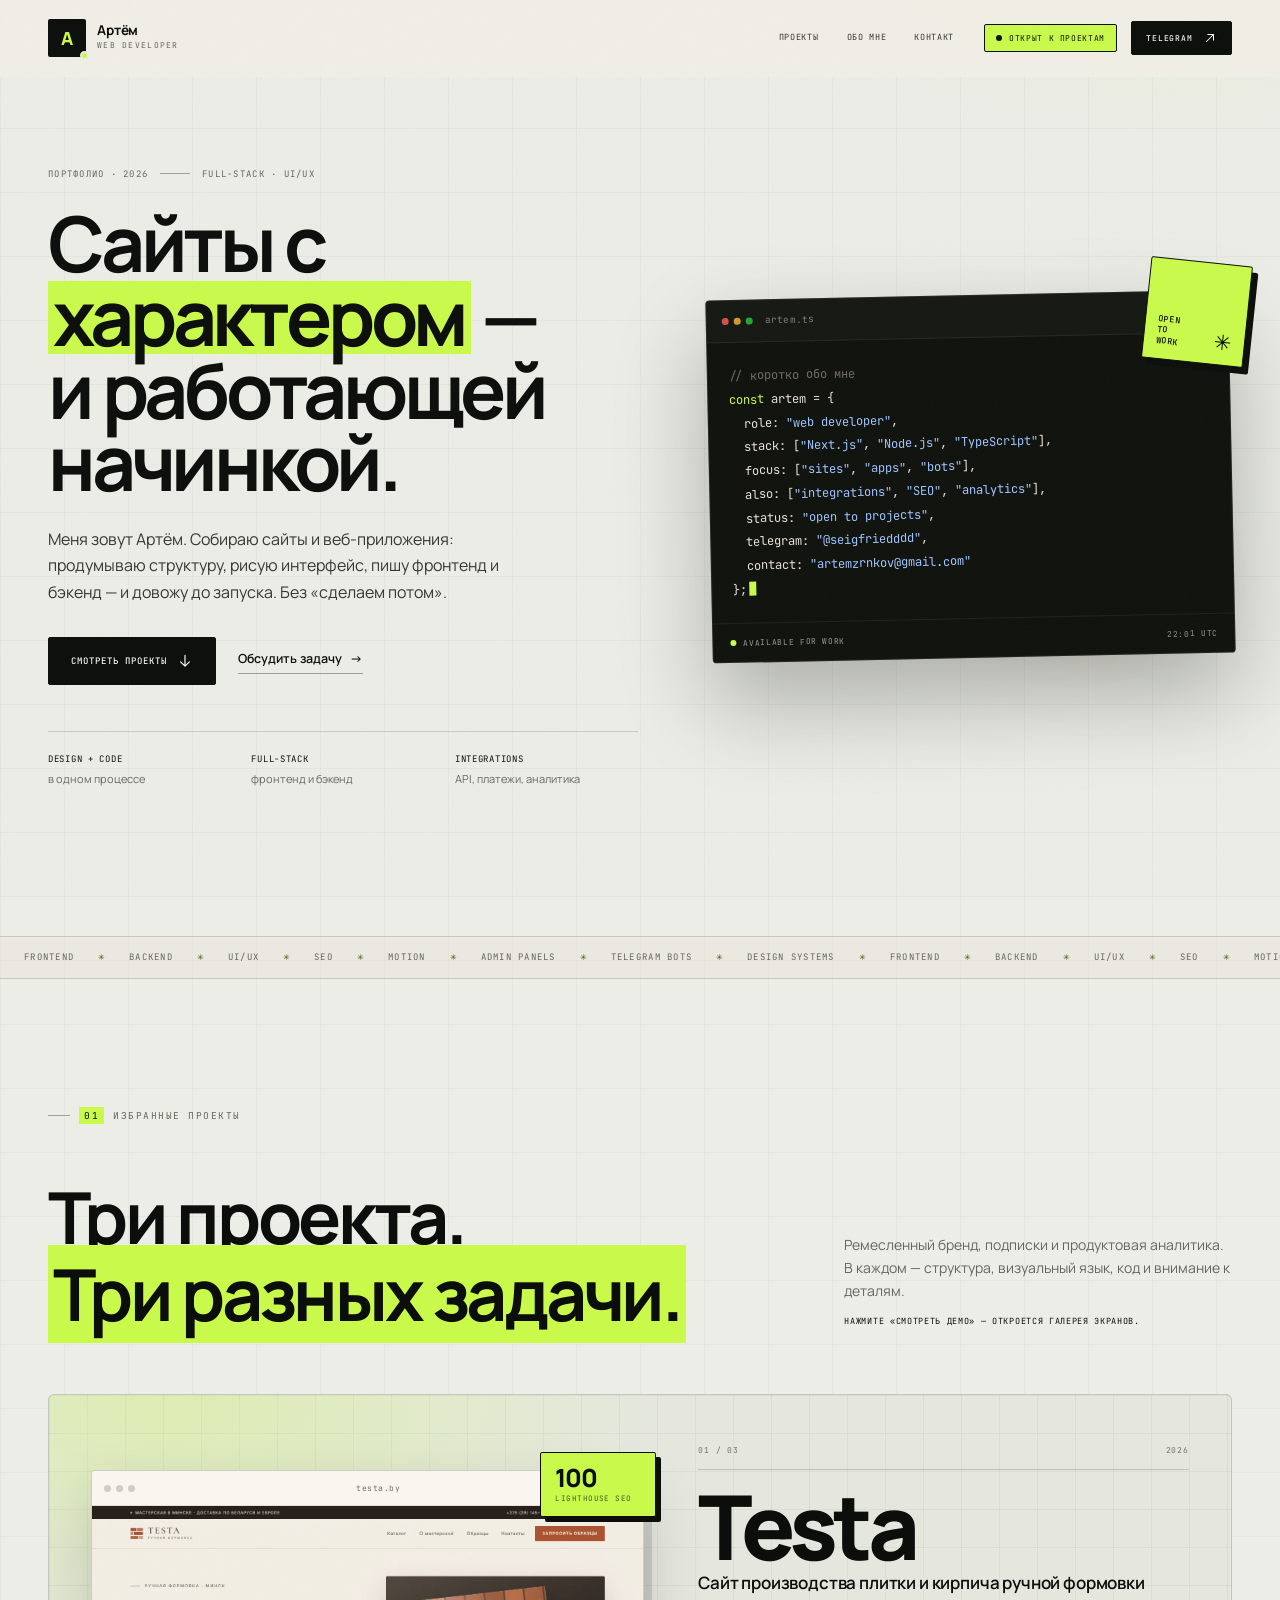
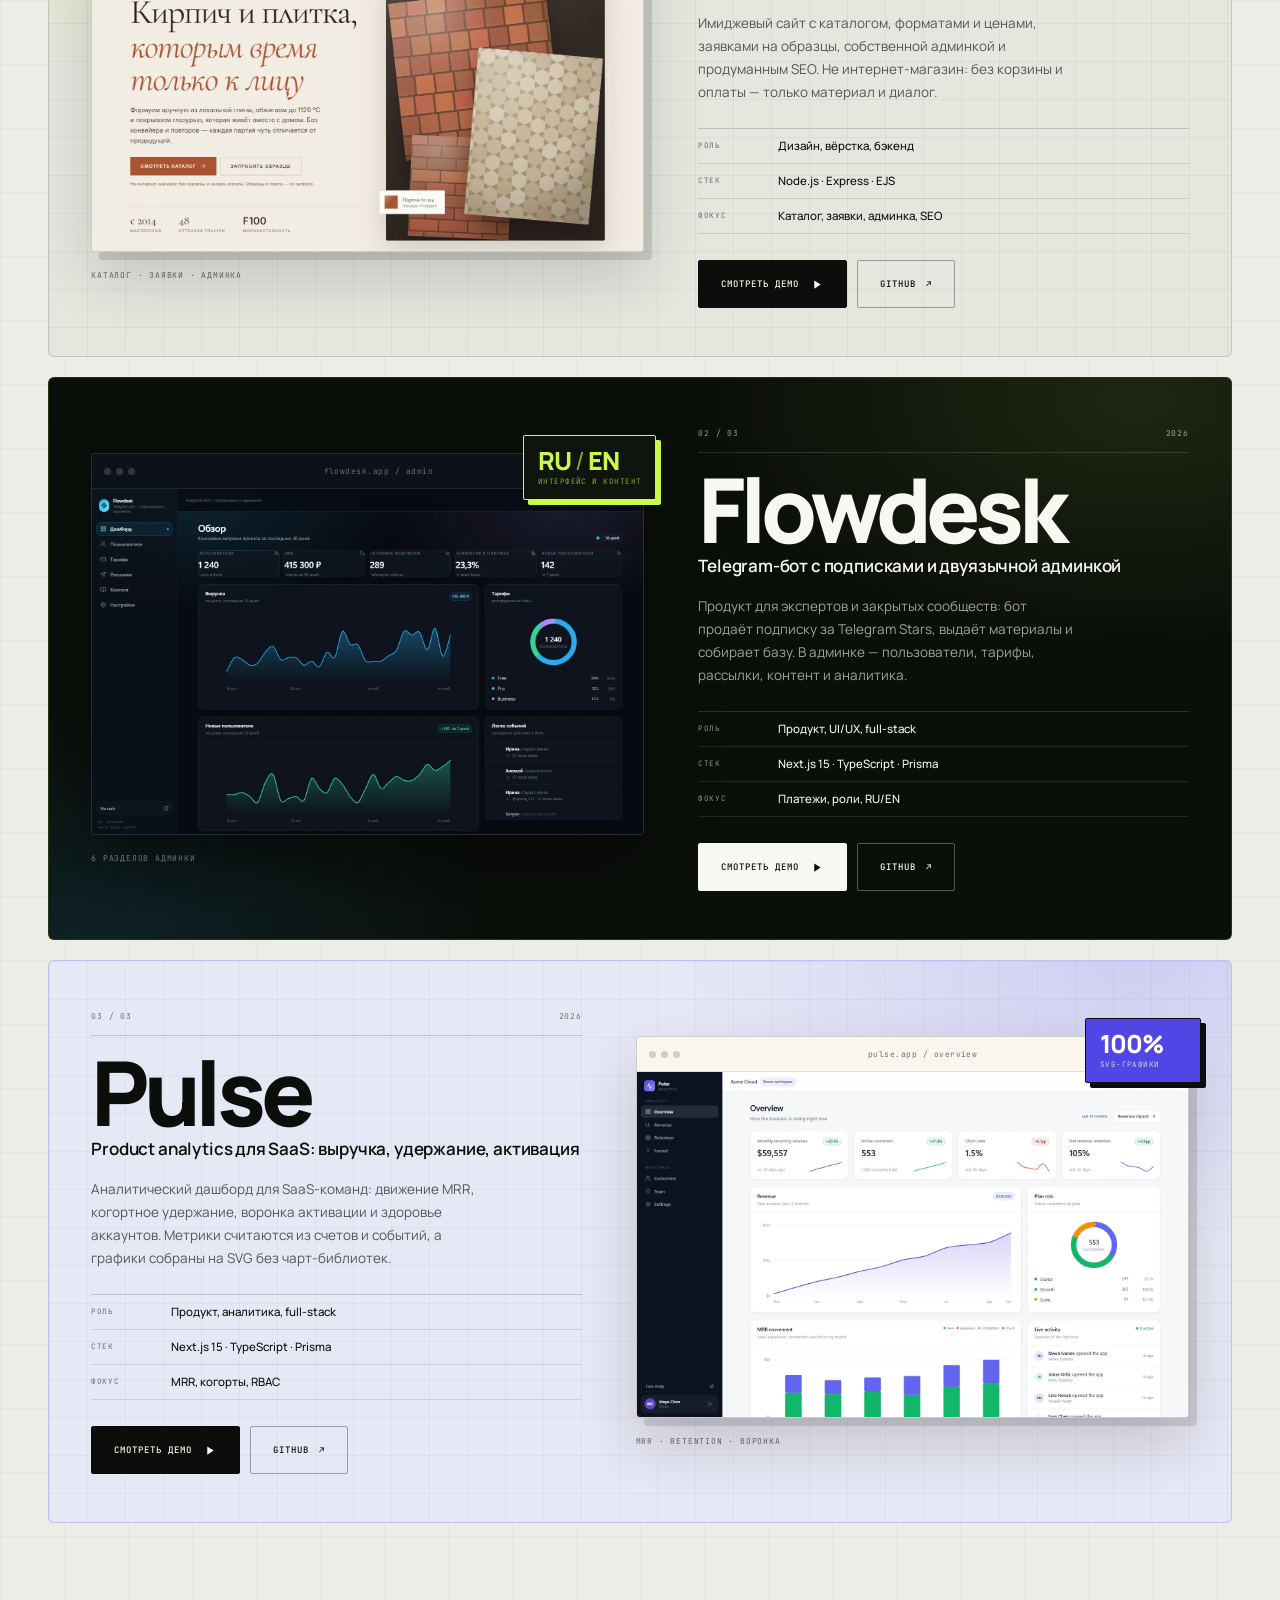
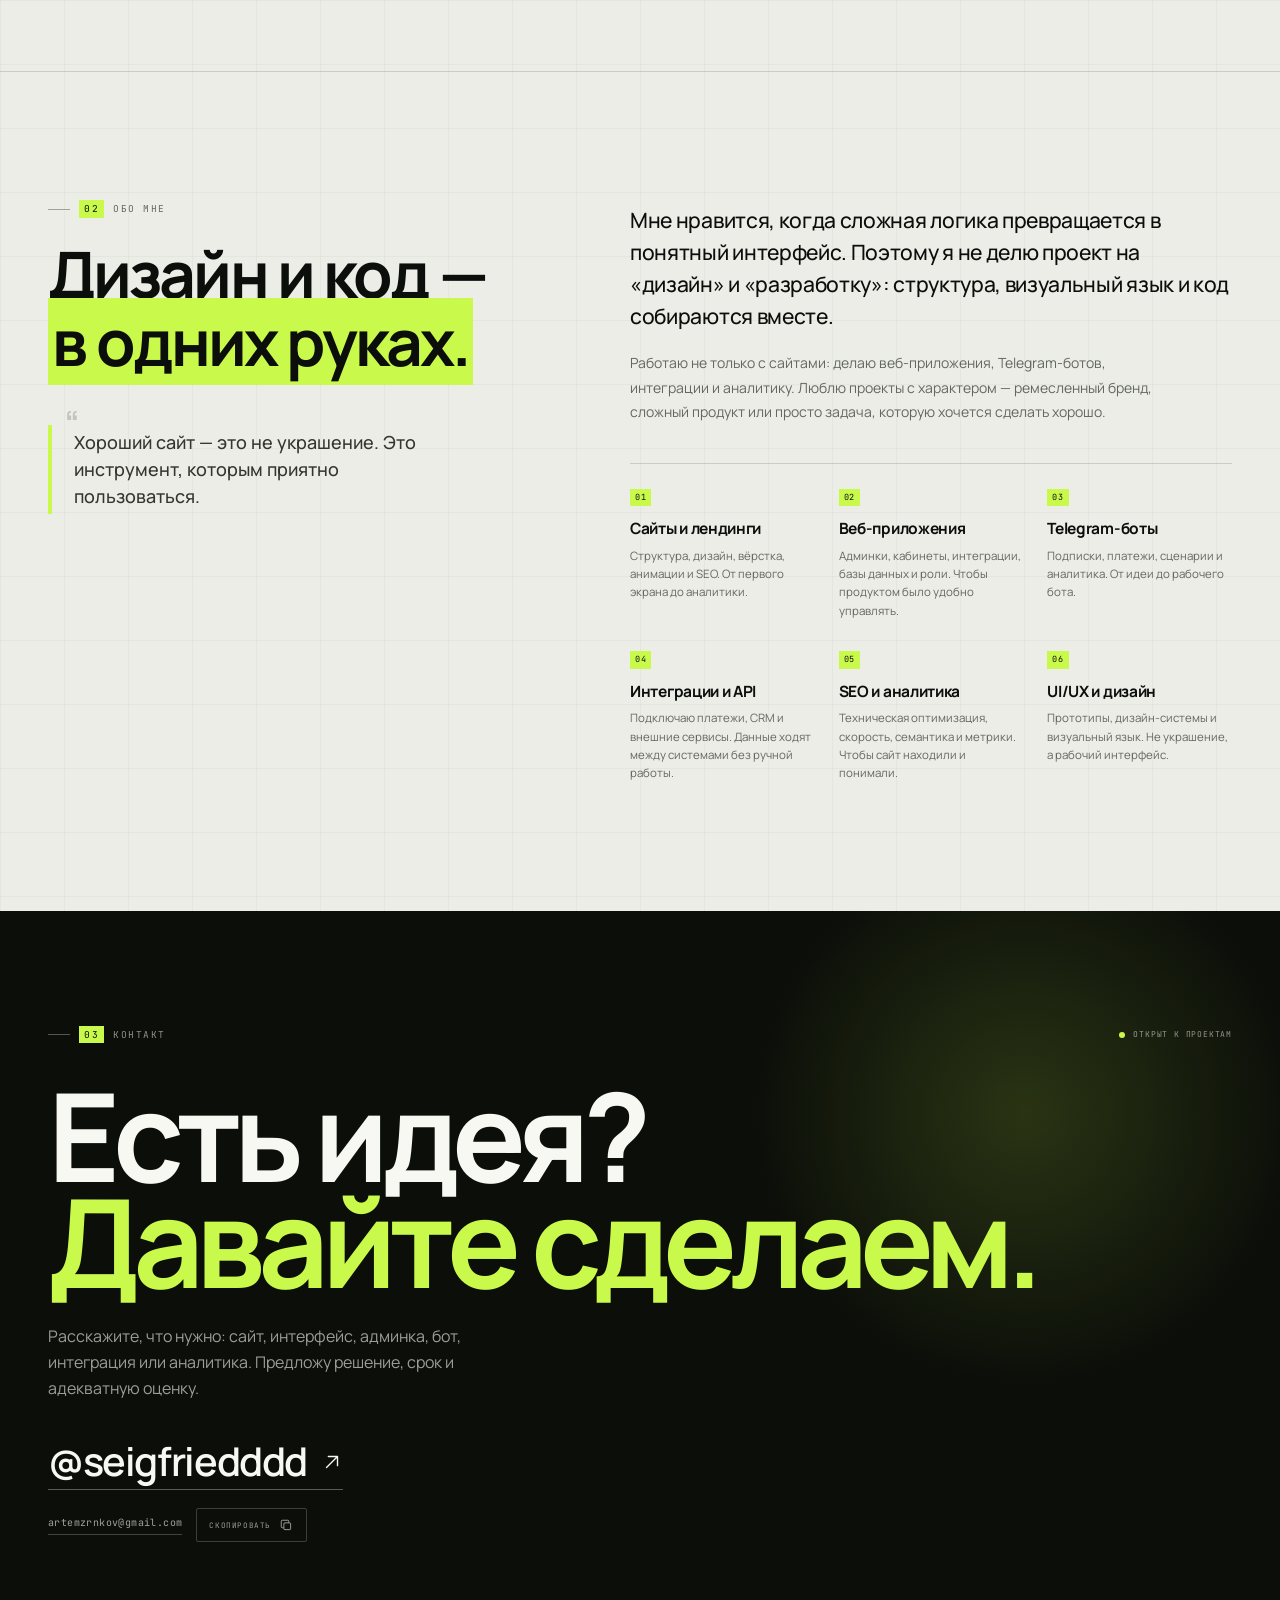
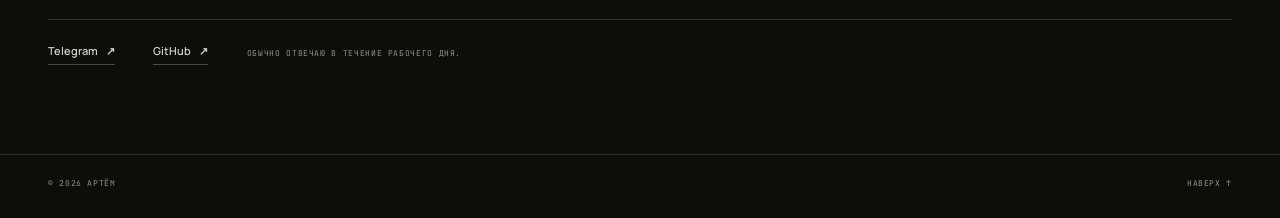
==== index.html @ 571865b5 "Portfolio website" ====
<!doctype html>
<html lang="ru">
<head>
  <meta charset="utf-8">
  <meta name="viewport" content="width=device-width, initial-scale=1">
  <title>Артём — веб-разработчик и дизайнер интерфейсов</title>
  <meta name="description" content="Портфолио Артёма: сайты и веб-приложения под задачу — от структуры и дизайна до бэкенда, админки и запуска. Проекты Testa, Flowdesk и Pulse.">
  <meta name="robots" content="index, follow">
  <meta name="theme-color" content="#ECEDE7">
  <meta name="color-scheme" content="light">

  <meta property="og:type" content="website">
  <meta property="og:locale" content="ru_RU">
  <meta property="og:title" content="Артём — веб-разработчик и дизайнер интерфейсов">
  <meta property="og:description" content="Сайты, веб-приложения и Telegram-боты. От идеи и интерфейса до кода, админки и запуска.">
  <meta property="og:image" content="assets/img/og-cover.png">
  <meta property="og:image:width" content="1200">
  <meta property="og:image:height" content="630">
  <meta name="twitter:card" content="summary_large_image">
  <meta name="twitter:title" content="Артём — веб-разработчик и дизайнер интерфейсов">
  <meta name="twitter:description" content="Сайты, веб-приложения и Telegram-боты. От идеи и интерфейса до кода, админки и запуска.">
  <meta name="twitter:image" content="assets/img/og-cover.png">

  <script>document.documentElement.classList.add('js');</script>
  <link rel="icon" href="assets/img/favicon.svg" type="image/svg+xml">
  <link rel="preconnect" href="https://fonts.googleapis.com">
  <link rel="preconnect" href="https://fonts.gstatic.com" crossorigin>
  <link href="https://fonts.googleapis.com/css2?family=Manrope:wght@300;400;500;600;700;800&family=JetBrains+Mono:wght@400;500&display=swap" rel="stylesheet">
  <link rel="stylesheet" href="assets/css/style.css">

  <script type="application/ld+json">
  {
    "@context": "https://schema.org",
    "@type": "Person",
    "name": "Артём",
    "jobTitle": "Веб-разработчик и дизайнер интерфейсов",
    "email": "mailto:artemzrnkov@gmail.com",
    "url": "https://github.com/bakkka",
    "sameAs": ["https://github.com/bakkka", "https://t.me/seigfriedddd"],
    "knowsAbout": ["Web development", "UI/UX design", "JavaScript", "TypeScript", "React", "Next.js", "Node.js", "API integrations", "SEO", "Analytics", "Telegram bots"]
  }
  </script>
</head>
<body>
  <a class="skip-link" href="#main">Перейти к содержанию</a>
  <div class="grain" aria-hidden="true"></div>

  <header class="site-header" data-header>
    <div class="container header-inner">
      <a class="brand" href="#top">
        <span class="brand-mark">А<span class="brand-dot"></span></span>
        <span class="brand-text">
          <strong>Артём</strong>
          <small>web developer</small>
        </span>
      </a>

      <nav class="main-nav" aria-label="Основная навигация">
        <a href="#work">Проекты</a>
        <a href="#about">Обо мне</a>
        <a href="#contact">Контакт</a>
      </nav>

      <div class="header-side">
        <span class="status-pill"><i aria-hidden="true"></i> открыт к проектам</span>
        <a class="btn btn-dark btn-sm" href="https://t.me/seigfriedddd" target="_blank" rel="noopener">
          Telegram
          <svg viewBox="0 0 20 20" width="14" height="14" aria-hidden="true"><path d="M5 15 15 5M7 5h8v8" fill="none" stroke="currentColor" stroke-width="1.5" stroke-linecap="round" stroke-linejoin="round"/></svg>
        </a>
        <button class="menu-toggle" type="button" aria-label="Открыть меню" aria-expanded="false" aria-controls="mobile-menu" data-menu-toggle>
          <span></span><span></span>
        </button>
      </div>
    </div>
  </header>

  <div class="mobile-menu" id="mobile-menu" data-mobile-menu hidden>
    <nav aria-label="Мобильная навигация">
      <a href="#work"><span>01</span> Проекты</a>
      <a href="#about"><span>02</span> Обо мне</a>
      <a href="#contact"><span>03</span> Контакт</a>
    </nav>
    <div class="mobile-menu-foot">
      <a href="mailto:artemzrnkov@gmail.com">artemzrnkov@gmail.com</a>
      <div class="mobile-menu-socials">
        <a href="https://t.me/seigfriedddd" target="_blank" rel="noopener">Telegram ↗</a>
        <a href="https://github.com/bakkka" target="_blank" rel="noopener">GitHub ↗</a>
      </div>
    </div>
  </div>

  <main id="main">
    <section class="hero" id="top">
      <div class="container hero-grid">
        <div class="hero-copy">
          <div class="hero-eyebrow reveal">
            <span>Портфолио · 2026</span>
            <span class="eyebrow-line" aria-hidden="true"></span>
            <span>Full-stack · UI/UX</span>
          </div>

          <h1 class="reveal">
            Сайты с <em>характером</em> —<br>и работающей начинкой.
          </h1>

          <p class="hero-lead reveal">
            Меня зовут Артём. Собираю сайты и веб-приложения: продумываю структуру,
            рисую интерфейс, пишу фронтенд и бэкенд — и довожу до запуска.
            Без «сделаем потом».
          </p>

          <div class="hero-actions reveal">
            <a class="btn btn-dark" href="#work">
              Смотреть проекты
              <svg viewBox="0 0 20 20" width="16" height="16" aria-hidden="true"><path d="M10 3v13M4.5 11 10 16.5 15.5 11" fill="none" stroke="currentColor" stroke-width="1.5" stroke-linecap="round" stroke-linejoin="round"/></svg>
            </a>
            <a class="text-link" href="#contact">Обсудить задачу <span aria-hidden="true">→</span></a>
          </div>

          <dl class="hero-facts reveal">
            <div><dt>Design + code</dt><dd>в одном процессе</dd></div>
            <div><dt>Full-stack</dt><dd>фронтенд и бэкенд</dd></div>
            <div><dt>Integrations</dt><dd>API, платежи, аналитика</dd></div>
          </dl>
        </div>

        <div class="hero-visual reveal">
          <div class="visual-glow" aria-hidden="true"></div>
          <div class="code-card" data-tilt>
            <div class="code-bar">
              <span class="code-dots" aria-hidden="true"><i></i><i></i><i></i></span>
              <span class="code-file">artem.ts</span>
              <span class="code-lang">TypeScript</span>
            </div>
            <pre class="code-body" aria-label="Кратко обо мне в виде кода"><code><span class="c-com">// коротко обо мне</span>
<span class="c-key">const</span> artem = {
  role: <span class="c-str">"web developer"</span>,
  stack: [<span class="c-str">"Next.js"</span>, <span class="c-str">"Node.js"</span>, <span class="c-str">"TypeScript"</span>],
  focus: [<span class="c-str">"sites"</span>, <span class="c-str">"apps"</span>, <span class="c-str">"bots"</span>],
  also: [<span class="c-str">"integrations"</span>, <span class="c-str">"SEO"</span>, <span class="c-str">"analytics"</span>],
  status: <span class="c-str">"open to projects"</span>,
  telegram: <span class="c-str">"@seigfriedddd"</span>,
  contact: <span class="c-str">"artemzrnkov@gmail.com"</span>
};<span class="code-caret" aria-hidden="true"></span></code></pre>
            <div class="code-foot">
              <span class="code-live"><i aria-hidden="true"></i> available for work</span>
              <span class="code-time"><span data-clock>18:42</span> UTC</span>
            </div>
          </div>

          <div class="work-stamp" aria-hidden="true">
            <span>OPEN<br>TO<br>WORK</span>
            <i>✳</i>
          </div>
        </div>
      </div>

      <div class="container hero-bottom reveal">
        <span>Листайте, чтобы посмотреть проекты</span>
        <span class="hero-bottom-line" aria-hidden="true"></span>
        <span>03 проекта · 2026</span>
      </div>
    </section>

    <div class="marquee" aria-hidden="true">
      <div class="marquee-track">
        <span>Frontend</span><i>✳</i><span>Backend</span><i>✳</i><span>UI/UX</span><i>✳</i><span>SEO</span><i>✳</i><span>Motion</span><i>✳</i><span>Admin panels</span><i>✳</i><span>Telegram bots</span><i>✳</i><span>Design systems</span><i>✳</i>
        <span>Frontend</span><i>✳</i><span>Backend</span><i>✳</i><span>UI/UX</span><i>✳</i><span>SEO</span><i>✳</i><span>Motion</span><i>✳</i><span>Admin panels</span><i>✳</i><span>Telegram bots</span><i>✳</i><span>Design systems</span><i>✳</i>
      </div>
    </div>

    <section class="work section" id="work">
      <div class="container">
        <div class="section-head reveal">
          <p class="eyebrow"><span>01</span> Избранные проекты</p>
          <h2>Три проекта.<br><em>Три разных задачи.</em></h2>
          <div class="section-head-side">
            <p>Ремесленный бренд, подписки и продуктовая аналитика. В каждом — структура, визуальный язык, код и внимание к деталям.</p>
            <p class="section-hint">Нажмите «Смотреть демо» — откроется галерея экранов.</p>
          </div>
        </div>

        <article class="project project--testa reveal" id="project-testa">
          <div class="project-visual">
            <div class="browser browser--light">
              <div class="browser-bar">
                <span class="browser-dots" aria-hidden="true"><i></i><i></i><i></i></span>
                <span class="browser-url">testa.by</span>
                <span class="browser-tag">01</span>
              </div>
              <button class="browser-screen" type="button" data-project="testa" aria-label="Открыть демонстрацию проекта Testa">
                <img src="assets/img/testa-home.webp" alt="Главная страница сайта Testa с крупным заголовком и фактурами плитки" width="1440" height="950" loading="lazy">
                <span class="demo-overlay">
                  <span class="demo-play" aria-hidden="true">
                    <svg viewBox="0 0 20 20" width="18" height="18"><path d="M7 4.5 15.5 10 7 15.5z" fill="currentColor"/></svg>
                  </span>
                  Смотреть демо
                  <small>5 экранов</small>
                </span>
              </button>
            </div>
            <div class="metric-card metric-card--testa">
              <strong>100</strong>
              <span>Lighthouse SEO</span>
            </div>
            <span class="project-note">Каталог · заявки · админка</span>
          </div>

          <div class="project-info">
            <div class="project-top">
              <span class="project-index">01 / 03</span>
              <span class="project-year">2026</span>
            </div>
            <h3>Testa</h3>
            <p class="project-tagline">Сайт производства плитки и кирпича ручной формовки</p>
            <p class="project-desc">Имиджевый сайт с каталогом, форматами и ценами, заявками на образцы, собственной админкой и продуманным SEO. Не интернет-магазин: без корзины и оплаты — только материал и диалог.</p>
            <dl class="project-facts">
              <div><dt>Роль</dt><dd>Дизайн, вёрстка, бэкенд</dd></div>
              <div><dt>Стек</dt><dd>Node.js · Express · EJS</dd></div>
              <div><dt>Фокус</dt><dd>Каталог, заявки, админка, SEO</dd></div>
            </dl>
            <div class="project-actions">
              <button class="btn btn-dark" type="button" data-project="testa">
                Смотреть демо
                <svg viewBox="0 0 20 20" width="15" height="15" aria-hidden="true"><path d="M7 4.5 15.5 10 7 15.5z" fill="currentColor"/></svg>
              </button>
              <a class="btn btn-outline" href="https://github.com/bakkka/testa" target="_blank" rel="noopener">
                GitHub
                <span aria-hidden="true">↗</span>
              </a>
            </div>
          </div>
        </article>

        <article class="project project--flowdesk reveal" id="project-flowdesk">
          <div class="project-visual">
            <div class="browser browser--dark">
              <div class="browser-bar">
                <span class="browser-dots" aria-hidden="true"><i></i><i></i><i></i></span>
                <span class="browser-url">flowdesk.app / admin</span>
                <span class="browser-tag">02</span>
              </div>
              <button class="browser-screen" type="button" data-project="flowdesk" aria-label="Открыть демонстрацию проекта Flowdesk">
                <img src="assets/img/flowdesk-dashboard.webp" alt="Тёмная админ-панель Flowdesk с графиками выручки, тарифами и лентой событий" width="1600" height="1000" loading="lazy">
                <span class="demo-overlay">
                  <span class="demo-play" aria-hidden="true">
                    <svg viewBox="0 0 20 20" width="18" height="18"><path d="M7 4.5 15.5 10 7 15.5z" fill="currentColor"/></svg>
                  </span>
                  Смотреть демо
                  <small>5 экранов</small>
                </span>
              </button>
            </div>
            <div class="metric-card metric-card--flowdesk">
              <strong>RU <span>/</span> EN</strong>
              <span>интерфейс и контент</span>
            </div>
            <span class="project-note">6 разделов админки</span>
          </div>

          <div class="project-info">
            <div class="project-top">
              <span class="project-index">02 / 03</span>
              <span class="project-year">2026</span>
            </div>
            <h3>Flowdesk</h3>
            <p class="project-tagline">Telegram-бот с подписками и двуязычной админкой</p>
            <p class="project-desc">Продукт для экспертов и закрытых сообществ: бот продаёт подписку за Telegram Stars, выдаёт материалы и собирает базу. В админке — пользователи, тарифы, рассылки, контент и аналитика.</p>
            <dl class="project-facts">
              <div><dt>Роль</dt><dd>Продукт, UI/UX, full-stack</dd></div>
              <div><dt>Стек</dt><dd>Next.js 15 · TypeScript · Prisma</dd></div>
              <div><dt>Фокус</dt><dd>Платежи, роли, RU/EN</dd></div>
            </dl>
            <div class="project-actions">
              <button class="btn btn-light" type="button" data-project="flowdesk">
                Смотреть демо
                <svg viewBox="0 0 20 20" width="15" height="15" aria-hidden="true"><path d="M7 4.5 15.5 10 7 15.5z" fill="currentColor"/></svg>
              </button>
              <a class="btn btn-outline-light" href="https://github.com/bakkka/flowdesk" target="_blank" rel="noopener">
                GitHub
                <span aria-hidden="true">↗</span>
              </a>
            </div>
          </div>
        </article>

        <article class="project project--pulse reveal" id="project-pulse">
          <div class="project-visual">
            <div class="browser browser--light">
              <div class="browser-bar">
                <span class="browser-dots" aria-hidden="true"><i></i><i></i><i></i></span>
                <span class="browser-url">pulse.app / overview</span>
                <span class="browser-tag">03</span>
              </div>
              <button class="browser-screen" type="button" data-project="pulse" aria-label="Открыть демонстрацию проекта Pulse">
                <img src="assets/img/pulse-overview.webp" alt="Светлый дашборд Pulse с метриками MRR, активными клиентами, churn и графиком выручки" width="1600" height="1000" loading="lazy">
                <span class="demo-overlay">
                  <span class="demo-play" aria-hidden="true">
                    <svg viewBox="0 0 20 20" width="18" height="18"><path d="M7 4.5 15.5 10 7 15.5z" fill="currentColor"/></svg>
                  </span>
                  Смотреть демо
                  <small>5 экранов</small>
                </span>
              </button>
            </div>
            <div class="metric-card metric-card--pulse">
              <strong>100%</strong>
              <span>SVG-графики</span>
            </div>
            <span class="project-note">MRR · retention · воронка</span>
          </div>

          <div class="project-info">
            <div class="project-top">
              <span class="project-index">03 / 03</span>
              <span class="project-year">2026</span>
            </div>
            <h3>Pulse</h3>
            <p class="project-tagline">Product analytics для SaaS: выручка, удержание, активация</p>
            <p class="project-desc">Аналитический дашборд для SaaS-команд: движение MRR, когортное удержание, воронка активации и здоровье аккаунтов. Метрики считаются из счетов и событий, а графики собраны на SVG без чарт-библиотек.</p>
            <dl class="project-facts">
              <div><dt>Роль</dt><dd>Продукт, аналитика, full-stack</dd></div>
              <div><dt>Стек</dt><dd>Next.js 15 · TypeScript · Prisma</dd></div>
              <div><dt>Фокус</dt><dd>MRR, когорты, RBAC</dd></div>
            </dl>
            <div class="project-actions">
              <button class="btn btn-dark" type="button" data-project="pulse">
                Смотреть демо
                <svg viewBox="0 0 20 20" width="15" height="15" aria-hidden="true"><path d="M7 4.5 15.5 10 7 15.5z" fill="currentColor"/></svg>
              </button>
              <a class="btn btn-outline" href="https://github.com/bakkka/pulse" target="_blank" rel="noopener">
                GitHub
                <span aria-hidden="true">↗</span>
              </a>
            </div>
          </div>
        </article>
      </div>
    </section>

    <section class="about section" id="about">
      <div class="container">
        <div class="about-grid">
          <div class="about-head reveal">
            <p class="eyebrow"><span>02</span> Обо мне</p>
            <h2>Дизайн и код —<br><em>в одних руках.</em></h2>
            <blockquote>
              <span aria-hidden="true">“</span>
              Хороший сайт — это не украшение. Это инструмент, которым приятно пользоваться.
            </blockquote>
          </div>

          <div class="about-body reveal">
            <p class="about-lead">Мне нравится, когда сложная логика превращается в понятный интерфейс. Поэтому я не делю проект на «дизайн» и «разработку»: структура, визуальный язык и код собираются вместе.</p>
            <p>Работаю не только с сайтами: делаю веб-приложения, Telegram-ботов, интеграции и аналитику. Люблю проекты с характером — ремесленный бренд, сложный продукт или просто задача, которую хочется сделать хорошо.</p>

            <div class="services">
              <article class="service">
                <span>01</span>
                <h3>Сайты и лендинги</h3>
                <p>Структура, дизайн, вёрстка, анимации и SEO. От первого экрана до аналитики.</p>
              </article>
              <article class="service">
                <span>02</span>
                <h3>Веб-приложения</h3>
                <p>Админки, кабинеты, интеграции, базы данных и роли. Чтобы продуктом было удобно управлять.</p>
              </article>
              <article class="service">
                <span>03</span>
                <h3>Telegram-боты</h3>
                <p>Подписки, платежи, сценарии и аналитика. От идеи до рабочего бота.</p>
              </article>
              <article class="service">
                <span>04</span>
                <h3>Интеграции и API</h3>
                <p>Подключаю платежи, CRM и внешние сервисы. Данные ходят между системами без ручной работы.</p>
              </article>
              <article class="service">
                <span>05</span>
                <h3>SEO и аналитика</h3>
                <p>Техническая оптимизация, скорость, семантика и метрики. Чтобы сайт находили и понимали.</p>
              </article>
              <article class="service">
                <span>06</span>
                <h3>UI/UX и дизайн</h3>
                <p>Прототипы, дизайн-системы и визуальный язык. Не украшение, а рабочий интерфейс.</p>
              </article>
            </div>
          </div>
        </div>

      </div>
    </section>

    <section class="contact" id="contact">
      <div class="contact-glow" aria-hidden="true"></div>
      <div class="container contact-inner">
        <div class="contact-top reveal">
          <p class="eyebrow eyebrow--light"><span>03</span> Контакт</p>
          <span class="contact-status"><i aria-hidden="true"></i> открыт к проектам</span>
        </div>

        <h2 class="reveal">Есть идея?<br><em>Давайте сделаем.</em></h2>
        <p class="contact-lead reveal">Расскажите, что нужно: сайт, интерфейс, админка, бот, интеграция или аналитика. Предложу решение, срок и адекватную оценку.</p>

        <div class="contact-actions reveal">
          <a class="contact-mail" href="https://t.me/seigfriedddd" target="_blank" rel="noopener">
            @seigfriedddd
            <svg viewBox="0 0 24 24" width="22" height="22" aria-hidden="true"><path d="M6 18 18 6M8 6h10v10" fill="none" stroke="currentColor" stroke-width="1.5" stroke-linecap="round" stroke-linejoin="round"/></svg>
          </a>
          <div class="contact-email-row">
            <a href="mailto:artemzrnkov@gmail.com">artemzrnkov@gmail.com</a>
            <button class="copy-button" type="button" data-copy="artemzrnkov@gmail.com">
              <span>Скопировать</span>
              <svg viewBox="0 0 20 20" width="15" height="15" aria-hidden="true"><rect x="6.5" y="6.5" width="9" height="9" rx="1.2" fill="none" stroke="currentColor" stroke-width="1.3"/><path d="M13 6V4.5A1.5 1.5 0 0 0 11.5 3h-7A1.5 1.5 0 0 0 3 4.5v7A1.5 1.5 0 0 0 4.5 13H6" fill="none" stroke="currentColor" stroke-width="1.3"/></svg>
            </button>
          </div>
        </div>

        <div class="contact-foot reveal">
          <a class="text-link text-link--light" href="https://t.me/seigfriedddd" target="_blank" rel="noopener">Telegram <span aria-hidden="true">↗</span></a>
          <a class="text-link text-link--light" href="https://github.com/bakkka" target="_blank" rel="noopener">GitHub <span aria-hidden="true">↗</span></a>
          <p>Обычно отвечаю в течение рабочего дня.</p>
        </div>
      </div>

      <footer class="site-footer">
        <div class="container footer-inner">
          <span>© <span data-year>2026</span> Артём</span>
          <a href="#top">Наверх ↑</a>
        </div>
      </footer>
    </section>
  </main>

  <dialog class="demo-dialog" id="demo-dialog" aria-labelledby="demo-title" tabindex="-1">
    <div class="demo-shell">
      <header class="demo-head">
        <div>
          <p class="demo-kicker">Интерактивная демонстрация</p>
          <h2 id="demo-title" data-demo-title>Проект</h2>
        </div>
        <button class="demo-close" type="button" aria-label="Закрыть демонстрацию" data-demo-close>
          <svg viewBox="0 0 24 24" width="20" height="20" aria-hidden="true"><path d="M6 6l12 12M18 6 6 18" fill="none" stroke="currentColor" stroke-width="1.6" stroke-linecap="round"/></svg>
        </button>
      </header>

      <div class="demo-body">
        <div class="demo-stage">
          <button class="demo-arrow demo-arrow--prev" type="button" aria-label="Предыдущий экран" data-demo-prev>
            <svg viewBox="0 0 24 24" width="20" height="20" aria-hidden="true"><path d="M14.5 5 7.5 12l7 7" fill="none" stroke="currentColor" stroke-width="1.6" stroke-linecap="round" stroke-linejoin="round"/></svg>
          </button>
          <img data-demo-image src="" alt="">
          <button class="demo-arrow demo-arrow--next" type="button" aria-label="Следующий экран" data-demo-next>
            <svg viewBox="0 0 24 24" width="20" height="20" aria-hidden="true"><path d="M9.5 5l7 7-7 7" fill="none" stroke="currentColor" stroke-width="1.6" stroke-linecap="round" stroke-linejoin="round"/></svg>
          </button>
          <span class="demo-counter" data-demo-counter>01 / 05</span>
        </div>

        <aside class="demo-side">
          <p class="demo-caption" data-demo-caption>Экран</p>
          <h3 data-demo-slide-title>Заголовок экрана</h3>
          <p data-demo-slide-text></p>
          <div class="demo-side-foot">
            <a class="btn btn-dark btn-sm" data-demo-github href="#" target="_blank" rel="noopener">Открыть на GitHub <span aria-hidden="true">↗</span></a>
            <p>Демо собрано из реальных экранов проекта.</p>
          </div>
        </aside>
      </div>

      <div class="demo-thumbs" data-demo-thumbs></div>
    </div>
  </dialog>

  <div class="toast" role="status" aria-live="polite" data-toast>E-mail скопирован</div>

  <script src="assets/js/main.js"></script>
</body>
</html>
---- assets/css/style.css ----
:root {
  --paper: #ecede7;
  --paper-2: #e0e2d9;
  --paper-3: #f4f5ef;
  --ink: #0c0e0b;
  --ink-soft: #34372f;
  --muted: #63685e;
  --line: rgba(12, 14, 11, 0.15);
  --line-strong: rgba(12, 14, 11, 0.34);
  --acid: #c9fa4b;
  --acid-deep: #a9dd24;
  --acid-ink: #3e5a00;
  --cobalt: #3e5a00;
  --cobalt-deep: #2b4000;
  --cobalt-soft: #c9fa4b;
  --cream: #f7f8f1;
  --green: #2f7d4a;
  --clay: #a9522f;
  --cyan: #2aabee;
  --sans: 'Manrope', -apple-system, BlinkMacSystemFont, 'Segoe UI', Roboto, sans-serif;
  --mono: 'JetBrains Mono', ui-monospace, 'Cascadia Code', Consolas, monospace;
  --container: 1280px;
  --gutter: clamp(20px, 4vw, 48px);
  --ease: cubic-bezier(0.22, 0.7, 0.2, 1);
  --shadow: 0 40px 90px rgba(12, 14, 11, 0.18);
}

*,
*::before,
*::after {
  box-sizing: border-box;
}

html {
  scroll-behavior: smooth;
  scroll-padding-top: 92px;
  -webkit-text-size-adjust: 100%;
  overflow-x: hidden;
  overflow-x: clip;
}

[id] {
  scroll-margin-top: 92px;
}

body {
  margin: 0;
  font-family: var(--sans);
  font-size: 16px;
  line-height: 1.6;
  color: var(--ink);
  background-color: var(--paper);
  background-image:
    radial-gradient(900px 520px at 92% -4%, rgba(201, 250, 75, 0.2), transparent 64%),
    linear-gradient(to right, rgba(12, 14, 11, 0.035) 1px, transparent 1px),
    linear-gradient(to bottom, rgba(12, 14, 11, 0.035) 1px, transparent 1px);
  background-size: 100% 100%, 64px 64px, 64px 64px;
  -webkit-font-smoothing: antialiased;
  text-rendering: optimizeLegibility;
  overflow-x: hidden;
}

body.no-scroll {
  overflow: hidden;
}

::selection {
  background: var(--acid);
  color: var(--ink);
}

img,
svg {
  max-width: 100%;
}

img {
  display: block;
  height: auto;
}

a {
  color: inherit;
  text-decoration: none;
}

button {
  font: inherit;
  color: inherit;
}

p {
  margin: 0 0 1em;
}

h1,
h2,
h3 {
  margin: 0;
  font-weight: 700;
  line-height: 0.96;
  letter-spacing: -0.045em;
}

h1 em,
h2 em {
  font-style: normal;
  font-weight: inherit;
  letter-spacing: inherit;
  color: var(--ink);
  background: var(--acid);
  padding: 0 0.07em;
  box-decoration-break: clone;
  -webkit-box-decoration-break: clone;
}

ul,
ol,
dl,
dd {
  margin: 0;
  padding: 0;
}

ul,
ol {
  list-style: none;
}

:focus-visible {
  outline: 2px solid var(--cobalt);
  outline-offset: 3px;
}

[hidden] {
  display: none !important;
}

.skip-link {
  position: absolute;
  left: 16px;
  top: -70px;
  z-index: 10000;
  padding: 10px 18px;
  background: var(--ink);
  color: var(--cream);
  font-size: 13px;
  transition: top 0.2s;
}

.skip-link:focus {
  top: 12px;
}

.container {
  width: min(var(--container), 100% - var(--gutter) * 2);
  margin-inline: auto;
}

.grain {
  position: fixed;
  inset: 0;
  z-index: 9999;
  pointer-events: none;
  opacity: 0.032;
  background-image: url("data:image/svg+xml,%3Csvg xmlns='http://www.w3.org/2000/svg' width='180' height='180'%3E%3Cfilter id='n'%3E%3CfeTurbulence type='fractalNoise' baseFrequency='.82' numOctaves='3' stitchTiles='stitch'/%3E%3C/filter%3E%3Crect width='180' height='180' filter='url(%23n)'/%3E%3C/svg%3E");
  background-size: 180px 180px;
}

.eyebrow {
  display: flex;
  align-items: center;
  gap: 9px;
  margin: 0;
  font-family: var(--mono);
  font-size: 9.5px;
  font-weight: 400;
  letter-spacing: 0.16em;
  text-transform: uppercase;
  color: var(--muted);
}

.eyebrow span {
  padding: 1px 5px;
  background: var(--acid);
  color: var(--ink);
}

.eyebrow::before {
  content: '';
  width: 22px;
  height: 1px;
  background: currentColor;
  opacity: 0.55;
}

.eyebrow--light {
  color: rgba(255, 253, 247, 0.55);
}

.eyebrow--light span {
  background: var(--acid);
  color: var(--ink);
}

.btn {
  display: inline-flex;
  align-items: center;
  justify-content: center;
  gap: 10px;
  min-height: 48px;
  padding: 0 22px;
  border: 1px solid transparent;
  border-radius: 2px;
  font-family: var(--mono);
  font-size: 9px;
  font-weight: 500;
  letter-spacing: 0.11em;
  text-transform: uppercase;
  line-height: 1;
  white-space: nowrap;
  cursor: pointer;
  transition: background 0.25s, color 0.25s, border-color 0.25s, transform 0.25s;
}

.btn svg {
  flex: none;
  transition: transform 0.3s var(--ease);
}

.btn:hover svg {
  transform: translate(2px, -2px);
}

.btn-dark {
  background: var(--ink);
  border-color: var(--ink);
  color: var(--cream);
}

.btn-dark:hover {
  background: var(--acid);
  border-color: var(--acid);
  color: var(--ink);
}

.btn-light {
  background: var(--cream);
  border-color: var(--cream);
  color: var(--ink);
}

.btn-light:hover {
  background: var(--acid);
  border-color: var(--acid);
  color: var(--ink);
}

.btn-outline {
  background: transparent;
  border-color: var(--line-strong);
  color: var(--ink);
}

.btn-outline:hover {
  background: var(--acid);
  border-color: var(--acid);
  color: var(--ink);
}

.btn-outline-light {
  background: transparent;
  border-color: rgba(255, 253, 247, 0.3);
  color: var(--cream);
}

.btn-outline-light:hover {
  background: var(--acid);
  border-color: var(--acid);
  color: var(--ink);
}

.btn-sm {
  min-height: 34px;
  padding: 0 14px;
  font-size: 8px;
}

.text-link {
  display: inline-flex;
  align-items: center;
  gap: 8px;
  padding-bottom: 4px;
  border-bottom: 1px solid var(--line-strong);
  font-size: 12.5px;
  font-weight: 600;
  transition: color 0.2s, border-color 0.2s;
}

.text-link span {
  transition: transform 0.3s var(--ease);
}

.text-link:hover {
  color: var(--ink);
  border-color: var(--ink);
  box-shadow: inset 0 -0.55em 0 var(--acid);
}

.text-link:hover span {
  transform: translateX(4px);
}

.text-link--light {
  border-color: rgba(255, 253, 247, 0.25);
  color: rgba(255, 253, 247, 0.8);
}

.text-link--light:hover {
  color: var(--cream);
  border-color: var(--cream);
}

.site-header {
  position: sticky;
  top: 0;
  z-index: 100;
  background: rgba(242, 238, 231, 0.82);
  border-bottom: 1px solid transparent;
  backdrop-filter: blur(18px) saturate(1.15);
  -webkit-backdrop-filter: blur(18px) saturate(1.15);
  transition: border-color 0.3s, background 0.3s;
}

.site-header.is-scrolled {
  background: rgba(246, 242, 236, 0.94);
  border-bottom-color: var(--line);
}

.header-inner {
  display: flex;
  align-items: center;
  gap: 30px;
  min-height: 76px;
}

.brand {
  display: inline-flex;
  align-items: center;
  gap: 11px;
  flex: none;
}

.brand-mark {
  position: relative;
  display: grid;
  place-items: center;
  width: 38px;
  height: 38px;
  border-radius: 2px;
  background: var(--ink);
  color: var(--acid);
  font-family: var(--sans);
  font-size: 18px;
  font-weight: 800;
  letter-spacing: -0.04em;
}

.brand-dot {
  position: absolute;
  right: -3px;
  bottom: -3px;
  width: 9px;
  height: 9px;
  border-radius: 50%;
  background: var(--acid);
  border: 2px solid var(--paper);
}

.brand-text {
  display: flex;
  flex-direction: column;
  gap: 2px;
}

.brand-text strong {
  font-size: 13.5px;
  font-weight: 700;
  letter-spacing: -0.01em;
  line-height: 1;
}

.brand-text small {
  font-family: var(--mono);
  font-size: 8px;
  letter-spacing: 0.16em;
  text-transform: uppercase;
  color: var(--muted);
}

.main-nav {
  display: flex;
  align-items: center;
  gap: 28px;
  margin-left: auto;
}

.main-nav a {
  position: relative;
  padding: 4px 0;
  font-family: var(--mono);
  font-size: 8.5px;
  font-weight: 400;
  letter-spacing: 0.08em;
  text-transform: uppercase;
  color: var(--ink-soft);
  transition: color 0.2s;
}

.main-nav a::after {
  content: '';
  position: absolute;
  left: 0;
  right: 0;
  bottom: -4px;
  height: 3px;
  background: var(--acid);
  transform: scaleX(0);
  transform-origin: left;
  transition: transform 0.3s var(--ease);
}

.main-nav a:hover {
  color: var(--ink);
}

.main-nav a:hover::after {
  transform: scaleX(1);
}

.header-side {
  display: flex;
  align-items: center;
  gap: 14px;
  flex: none;
}

.status-pill {
  display: inline-flex;
  align-items: center;
  gap: 7px;
  padding: 7px 11px;
  border: 1px solid var(--ink);
  border-radius: 2px;
  background: var(--acid);
  font-family: var(--mono);
  font-size: 8px;
  letter-spacing: 0.08em;
  text-transform: uppercase;
  color: var(--ink);
  white-space: nowrap;
}

.status-pill i,
.contact-status i,
.code-live i {
  width: 6px;
  height: 6px;
  border-radius: 50%;
  background: var(--ink);
  flex: none;
}

.code-live i {
  background: var(--acid);
}

.menu-toggle {
  display: none;
  flex-direction: column;
  justify-content: center;
  gap: 5px;
  width: 42px;
  height: 42px;
  padding: 0 10px;
  border: 1px solid var(--line-strong);
  border-radius: 2px;
  background: transparent;
  cursor: pointer;
}

.menu-toggle span {
  height: 1.5px;
  background: var(--ink);
  transition: transform 0.25s;
}

.menu-toggle[aria-expanded='true'] span:first-child {
  transform: translateY(3.25px) rotate(45deg);
}

.menu-toggle[aria-expanded='true'] span:last-child {
  transform: translateY(-3.25px) rotate(-45deg);
}

.mobile-menu {
  position: fixed;
  inset: 76px 0 0;
  z-index: 90;
  display: flex;
  flex-direction: column;
  padding: 32px var(--gutter) 28px;
  background: var(--paper);
  border-top: 1px solid var(--line);
  overflow-y: auto;
}

.mobile-menu nav {
  display: flex;
  flex-direction: column;
}

.mobile-menu nav a {
  display: flex;
  align-items: baseline;
  gap: 14px;
  padding: 18px 0;
  border-bottom: 1px solid var(--line);
  font-size: clamp(34px, 9vw, 48px);
  font-weight: 700;
  letter-spacing: -0.04em;
  line-height: 1;
}

.mobile-menu nav a span {
  padding: 2px 6px;
  background: var(--acid);
  font-family: var(--mono);
  font-size: 9px;
  font-weight: 400;
  letter-spacing: 0.1em;
  color: var(--ink);
}

.mobile-menu-foot {
  margin-top: auto;
  padding-top: 36px;
  display: flex;
  flex-direction: column;
  gap: 14px;
  font-size: 14px;
}

.mobile-menu-foot > a {
  font-weight: 600;
  border-bottom: 1px solid var(--line-strong);
  width: fit-content;
  padding-bottom: 3px;
}

.mobile-menu-socials {
  display: flex;
  justify-content: space-between;
  gap: 16px;
  font-family: var(--mono);
  font-size: 9px;
  letter-spacing: 0.08em;
  text-transform: uppercase;
  color: var(--muted);
}

.hero {
  position: relative;
  padding: clamp(44px, 7vw, 90px) 0 34px;
}

.hero-grid {
  display: grid;
  grid-template-columns: minmax(0, 1.06fr) minmax(0, 0.94fr);
  gap: clamp(36px, 5.5vw, 84px);
  align-items: center;
}

.hero-eyebrow {
  display: flex;
  align-items: center;
  gap: 12px;
  margin-bottom: 26px;
  font-family: var(--mono);
  font-size: 9px;
  letter-spacing: 0.14em;
  text-transform: uppercase;
  color: var(--muted);
}

.eyebrow-line {
  width: 30px;
  height: 1px;
  background: var(--line-strong);
}

.hero h1 {
  max-width: 780px;
  font-size: clamp(45px, 6vw, 86px);
  font-weight: 700;
  line-height: 0.94;
  letter-spacing: -0.055em;
}

.hero h1 em {
  display: inline-block;
  margin-top: 0.03em;
}

.hero-lead {
  max-width: 50ch;
  margin: 28px 0 0;
  font-size: clamp(15px, 1.25vw, 16.5px);
  line-height: 1.65;
  color: var(--ink-soft);
}

.hero-actions {
  display: flex;
  align-items: center;
  flex-wrap: wrap;
  gap: 22px;
  margin-top: 32px;
}

.hero-facts {
  display: grid;
  grid-template-columns: repeat(3, minmax(0, 1fr));
  gap: 20px;
  margin-top: 46px;
  padding-top: 20px;
  border-top: 1px solid var(--line);
}

.hero-facts dt {
  margin-bottom: 4px;
  font-family: var(--mono);
  font-size: 9px;
  letter-spacing: 0.08em;
  text-transform: uppercase;
  color: var(--ink);
}

.hero-facts dd {
  font-size: 11px;
  line-height: 1.45;
  color: var(--muted);
}

.hero-visual {
  position: relative;
  z-index: 2;
  min-width: 0;
  perspective: 1000px;
}

.visual-glow {
  position: absolute;
  inset: -18% -16%;
  z-index: -1;
  background:
    radial-gradient(closest-side, rgba(43, 74, 242, 0.16), transparent 72%),
    radial-gradient(closest-side at 65% 70%, rgba(169, 82, 47, 0.16), transparent 70%);
  filter: blur(10px);
  pointer-events: none;
}

.code-card {
  position: relative;
  overflow: hidden;
  border-radius: 4px;
  background: #10120d;
  color: #e9e3d8;
  box-shadow: 0 40px 90px rgba(12, 14, 11, 0.28), inset 0 0 0 1px rgba(255, 255, 255, 0.08);
  transform: rotate(-1.2deg);
  transition: transform 0.5s var(--ease), box-shadow 0.5s var(--ease);
}

.code-card:hover {
  transform: rotate(0deg) translateY(-4px);
  box-shadow: 0 54px 110px rgba(18, 17, 15, 0.32), inset 0 0 0 1px rgba(255, 255, 255, 0.09);
}

.code-bar {
  display: flex;
  align-items: center;
  gap: 12px;
  height: 43px;
  padding: 0 16px;
  border-bottom: 1px solid rgba(255, 255, 255, 0.07);
  background: rgba(255, 255, 255, 0.025);
}

.code-dots {
  display: flex;
  gap: 5px;
}

.code-dots i {
  width: 7px;
  height: 7px;
  border-radius: 50%;
  background: #ff5f57;
  opacity: 0.8;
}

.code-dots i:nth-child(2) {
  background: #febc2e;
}

.code-dots i:nth-child(3) {
  background: #28c840;
}

.code-file {
  font-family: var(--mono);
  font-size: 9.5px;
  letter-spacing: 0.02em;
  color: rgba(255, 253, 247, 0.45);
}

.code-lang {
  margin-left: auto;
  font-family: var(--mono);
  font-size: 8px;
  letter-spacing: 0.1em;
  text-transform: uppercase;
  color: rgba(255, 253, 247, 0.3);
}

.code-body {
  margin: 0;
  padding: 22px 22px 20px;
  overflow-x: auto;
  font-family: var(--mono);
  font-size: clamp(10.5px, 1.05vw, 12.2px);
  line-height: 1.95;
  color: #e9e3d8;
  tab-size: 2;
}

.code-body code {
  font-family: inherit;
}

.c-com {
  color: #6f6a61;
}

.c-key {
  color: var(--acid);
}

.c-str {
  color: #9fc4ff;
}

.code-caret {
  display: inline-block;
  width: 7px;
  height: 14px;
  margin-left: 2px;
  background: var(--cobalt-soft);
  vertical-align: -2px;
  animation: blink 1.1s steps(1) infinite;
}

.code-foot {
  display: flex;
  align-items: center;
  justify-content: space-between;
  gap: 12px;
  padding: 13px 18px;
  border-top: 1px solid rgba(255, 255, 255, 0.07);
  font-family: var(--mono);
  font-size: 8px;
  letter-spacing: 0.08em;
  text-transform: uppercase;
  color: rgba(255, 253, 247, 0.55);
}

.code-live {
  display: inline-flex;
  align-items: center;
  gap: 7px;
  color: rgba(255, 253, 247, 0.58);
}

.work-stamp {
  position: absolute;
  top: -34px;
  right: -16px;
  display: grid;
  grid-template-columns: 1fr auto;
  align-items: end;
  gap: 6px;
  width: 102px;
  height: 102px;
  padding: 12px;
  border: 1px solid var(--ink);
  border-radius: 2px;
  background: var(--acid);
  color: var(--ink);
  box-shadow: 6px 6px 0 var(--ink);
  transform: rotate(6deg);
}

.work-stamp span {
  font-family: var(--mono);
  font-size: 8.5px;
  font-weight: 500;
  letter-spacing: 0.08em;
  line-height: 1.3;
}

.work-stamp i {
  font-style: normal;
  font-size: 21px;
  line-height: 1;
}

.visual-note {
  position: absolute;
  left: 8px;
  bottom: -38px;
  max-width: 280px;
  margin: 0;
  font-family: var(--mono);
  font-size: 8.5px;
  line-height: 1.6;
  letter-spacing: 0.05em;
  text-transform: uppercase;
  color: var(--muted);
}

.hero-bottom {
  display: flex;
  align-items: center;
  gap: 16px;
  margin-top: 72px;
  font-family: var(--mono);
  font-size: 8.5px;
  letter-spacing: 0.1em;
  text-transform: uppercase;
  color: var(--muted);
}

.hero-bottom-line {
  flex: 1;
  height: 1px;
  background: var(--line);
}

.marquee {
  overflow: hidden;
  margin-top: 30px;
  padding: 13px 0;
  border-top: 1px solid var(--line);
  border-bottom: 1px solid var(--line);
  background: rgba(233, 227, 217, 0.5);
}

.marquee-track {
  display: flex;
  align-items: center;
  width: max-content;
  animation: marquee 44s linear infinite;
}

.marquee:hover .marquee-track {
  animation-play-state: paused;
}

.marquee-track span {
  padding: 0 24px;
  font-family: var(--mono);
  font-size: 9px;
  letter-spacing: 0.14em;
  text-transform: uppercase;
  color: var(--muted);
  white-space: nowrap;
}

.marquee-track i {
  font-style: normal;
  font-size: 8px;
  color: var(--cobalt);
}

.section {
  padding: clamp(78px, 10vw, 132px) 0;
}

.section-head {
  display: grid;
  grid-template-columns: minmax(0, 1fr) minmax(0, 0.52fr);
  gap: clamp(22px, 4vw, 56px);
  align-items: end;
  margin-bottom: clamp(38px, 5vw, 62px);
}

.section-head .eyebrow {
  grid-column: 1 / -1;
  margin-bottom: 4px;
}

.section-head h2 {
  max-width: 900px;
  font-size: clamp(40px, 5.6vw, 74px);
  line-height: 1.07;
}

.section-head-side {
  max-width: 410px;
  justify-self: end;
  padding-bottom: 4px;
}

.section-head-side p {
  margin: 0;
  font-size: 14px;
  line-height: 1.65;
  color: var(--muted);
}

.section-hint {
  margin-top: 12px !important;
  font-family: var(--mono);
  font-size: 8.5px !important;
  letter-spacing: 0.08em;
  text-transform: uppercase;
  color: var(--ink) !important;
}

.project {
  position: relative;
  display: grid;
  grid-template-columns: minmax(0, 1.06fr) minmax(0, 0.94fr);
  gap: clamp(28px, 4.2vw, 62px);
  align-items: center;
  margin-bottom: 20px;
  padding: clamp(22px, 3.3vw, 48px);
  border: 1px solid var(--line);
  border-radius: 6px;
  overflow: hidden;
}

.project::before {
  content: '';
  position: absolute;
  inset: 0;
  pointer-events: none;
}

.project > * {
  position: relative;
  z-index: 1;
}

.project--testa {
  background-color: #e5e7df;
  background-image:
    linear-gradient(to right, rgba(12, 14, 11, 0.045) 1px, transparent 1px),
    linear-gradient(to bottom, rgba(12, 14, 11, 0.045) 1px, transparent 1px);
  background-size: 38px 38px;
  color: var(--ink);
}

.project--testa::before {
  background: radial-gradient(60% 70% at 10% 0%, rgba(201, 250, 75, 0.3), transparent 70%);
}

.project--flowdesk {
  background: #0b0f0a;
  color: var(--cream);
  border-color: rgba(201, 250, 75, 0.16);
}

.project--flowdesk::before {
  background:
    radial-gradient(52% 62% at 92% 4%, rgba(201, 250, 75, 0.1), transparent 70%),
    radial-gradient(50% 60% at 4% 100%, rgba(42, 171, 238, 0.12), transparent 70%);
}

.project--pulse {
  grid-template-columns: minmax(0, 0.94fr) minmax(0, 1.06fr);
  background-color: #e7e8f5;
  background-image:
    linear-gradient(to right, rgba(79, 70, 229, 0.055) 1px, transparent 1px),
    linear-gradient(to bottom, rgba(79, 70, 229, 0.055) 1px, transparent 1px);
  background-size: 38px 38px;
  border-color: rgba(79, 70, 229, 0.25);
  color: var(--ink);
}

.project--pulse::before {
  background: radial-gradient(56% 72% at 92% 0%, rgba(79, 70, 229, 0.16), transparent 70%);
}

.project--pulse .project-visual {
  order: 2;
}

.project--pulse .project-info {
  order: 1;
}

.project-visual {
  position: relative;
  min-width: 0;
}

.browser {
  position: relative;
  overflow: hidden;
  border-radius: 4px;
  border: 1px solid rgba(12, 14, 11, 0.18);
  background: var(--cream);
  box-shadow: 8px 8px 0 rgba(12, 14, 11, 0.12), 0 26px 60px rgba(20, 15, 10, 0.16);
  transition: transform 0.5s var(--ease), box-shadow 0.5s var(--ease);
}

.project:hover .browser {
  transform: translate(-2px, -3px);
  box-shadow: 10px 11px 0 rgba(12, 14, 11, 0.14), 0 34px 74px rgba(20, 15, 10, 0.2);
}

.browser--dark {
  border-color: rgba(255, 255, 255, 0.12);
  background: #0b1015;
  box-shadow: 0 30px 70px rgba(0, 0, 0, 0.45);
}

.browser-bar {
  display: flex;
  align-items: center;
  gap: 10px;
  height: 35px;
  padding: 0 12px;
  background: #faf6ef;
  border-bottom: 1px solid rgba(18, 17, 15, 0.1);
}

.browser--dark .browser-bar {
  background: #0d1218;
  border-bottom-color: rgba(255, 255, 255, 0.08);
}

.browser-dots {
  display: flex;
  gap: 5px;
  flex: none;
}

.browser-dots i {
  width: 7px;
  height: 7px;
  border-radius: 50%;
  background: rgba(18, 17, 15, 0.18);
}

.browser--dark .browser-dots i {
  background: rgba(255, 255, 255, 0.16);
}

.browser-url {
  flex: 1;
  min-width: 0;
  font-family: var(--mono);
  font-size: 8px;
  letter-spacing: 0.06em;
  text-align: center;
  color: rgba(18, 17, 15, 0.58);
  overflow: hidden;
  text-overflow: ellipsis;
  white-space: nowrap;
}

.browser--dark .browser-url {
  color: rgba(255, 255, 255, 0.38);
}

.browser-tag {
  flex: none;
  font-family: var(--mono);
  font-size: 7.5px;
  color: rgba(18, 17, 15, 0.32);
}

.browser--dark .browser-tag {
  color: rgba(255, 255, 255, 0.3);
}

.browser-screen {
  position: relative;
  display: block;
  width: 100%;
  padding: 0;
  border: 0;
  background: transparent;
  cursor: pointer;
  overflow: hidden;
}

.browser-screen img {
  width: 100%;
  aspect-ratio: 16 / 10;
  object-fit: cover;
  object-position: top;
  transition: transform 0.9s var(--ease);
}

.project:hover .browser-screen img {
  transform: scale(1.02);
}

.demo-overlay {
  position: absolute;
  inset: 0;
  display: flex;
  align-items: center;
  justify-content: center;
  gap: 10px;
  background: rgba(10, 10, 9, 0.46);
  backdrop-filter: blur(2px);
  color: var(--cream);
  font-family: var(--mono);
  font-size: 9px;
  letter-spacing: 0.1em;
  text-transform: uppercase;
  opacity: 0;
  transition: opacity 0.3s;
}

.demo-overlay small {
  font-size: 8px;
  color: rgba(255, 253, 247, 0.5);
}

.browser-screen:hover .demo-overlay,
.browser-screen:focus-visible .demo-overlay {
  opacity: 1;
}

.demo-play {
  display: grid;
  place-items: center;
  width: 38px;
  height: 38px;
  border-radius: 2px;
  background: var(--acid);
  color: var(--ink);
}

.metric-card {
  position: absolute;
  right: -12px;
  top: -18px;
  display: flex;
  flex-direction: column;
  gap: 2px;
  min-width: 116px;
  padding: 12px 14px;
  border: 1px solid var(--ink);
  border-radius: 2px;
  background: var(--acid);
  box-shadow: 5px 5px 0 var(--ink);
}

.metric-card strong {
  font-size: 25px;
  font-weight: 800;
  line-height: 1;
  letter-spacing: -0.04em;
}

.metric-card strong span {
  font-weight: 400;
  color: var(--muted);
}

.metric-card > span {
  font-family: var(--mono);
  font-size: 7.5px;
  letter-spacing: 0.06em;
  text-transform: uppercase;
  color: rgba(12, 14, 11, 0.68);
}

.metric-card--flowdesk {
  background: #10140f;
  border-color: var(--acid);
  color: var(--acid);
  box-shadow: 5px 5px 0 var(--acid);
}

.metric-card--flowdesk strong span,
.metric-card--flowdesk > span {
  color: rgba(201, 250, 75, 0.65);
}

.metric-card--pulse {
  background: #4f46e5;
  border-color: var(--ink);
  color: #fff;
  box-shadow: 5px 5px 0 var(--ink);
}

.metric-card--pulse > span {
  color: rgba(255, 255, 255, 0.72);
}

.project-note {
  display: block;
  margin-top: 17px;
  font-family: var(--mono);
  font-size: 8px;
  letter-spacing: 0.1em;
  text-transform: uppercase;
  color: rgba(18, 17, 15, 0.6);
}

.project--flowdesk .project-note {
  color: rgba(255, 253, 247, 0.55);
}

.project-info {
  padding: 6px 0;
}

.project-top {
  display: flex;
  align-items: center;
  justify-content: space-between;
  gap: 16px;
  padding-bottom: 13px;
  border-bottom: 1px solid rgba(18, 17, 15, 0.18);
  font-family: var(--mono);
  font-size: 8px;
  letter-spacing: 0.1em;
  text-transform: uppercase;
  color: rgba(18, 17, 15, 0.55);
}

.project--flowdesk .project-top {
  border-bottom-color: rgba(255, 255, 255, 0.14);
  color: rgba(255, 253, 247, 0.58);
}

.project-info h3 {
  margin: 17px 0 6px;
  font-size: clamp(56px, 7vw, 96px);
  font-weight: 800;
  line-height: 0.88;
  letter-spacing: -0.06em;
}

.project--flowdesk .project-info h3 {
  color: var(--cream);
}

.project-tagline {
  margin: 0 0 17px;
  font-size: clamp(15px, 1.45vw, 17px);
  font-weight: 600;
  line-height: 1.35;
  letter-spacing: -0.01em;
}

.project-desc {
  max-width: 48ch;
  margin: 0;
  font-size: 13.5px;
  line-height: 1.7;
  color: rgba(18, 17, 15, 0.68);
}

.project--flowdesk .project-desc {
  color: rgba(255, 253, 247, 0.62);
}

.project-facts {
  margin: 24px 0 0;
  border-top: 1px solid rgba(18, 17, 15, 0.18);
}

.project--flowdesk .project-facts {
  border-top-color: rgba(255, 255, 255, 0.14);
}

.project-facts > div {
  display: grid;
  grid-template-columns: 68px 1fr;
  gap: 12px;
  padding: 9px 0;
  border-bottom: 1px solid rgba(18, 17, 15, 0.12);
}

.project--flowdesk .project-facts > div {
  border-bottom-color: rgba(255, 255, 255, 0.1);
}

.project-facts dt {
  font-family: var(--mono);
  font-size: 7.5px;
  letter-spacing: 0.08em;
  text-transform: uppercase;
  color: rgba(18, 17, 15, 0.58);
  padding-top: 1px;
}

.project--flowdesk .project-facts dt {
  color: rgba(255, 253, 247, 0.55);
}

.project-facts dd {
  font-size: 11.5px;
  line-height: 1.4;
  font-weight: 500;
}

.project-actions {
  display: flex;
  align-items: center;
  flex-wrap: wrap;
  gap: 10px;
  margin-top: 26px;
}

.about {
  border-top: 1px solid var(--line);
}

.about-grid {
  display: grid;
  grid-template-columns: minmax(0, 0.9fr) minmax(0, 1.1fr);
  gap: clamp(36px, 7vw, 100px);
  align-items: start;
}

.about-head h2 {
  margin-top: 22px;
  font-size: clamp(40px, 5vw, 66px);
  line-height: 1.07;
}

.about-head blockquote {
  position: relative;
  max-width: 380px;
  margin: 48px 0 0;
  padding: 4px 0 4px 22px;
  border-left: 4px solid var(--acid);
  font-size: 18px;
  font-weight: 500;
  line-height: 1.5;
  color: var(--ink-soft);
}

.about-head blockquote > span {
  position: absolute;
  left: 12px;
  top: -20px;
  font-size: 40px;
  line-height: 1;
  color: var(--ink);
  opacity: 0.18;
}

.about-body {
  padding-top: 4px;
}

.about-body > p {
  max-width: 60ch;
  font-size: 14px;
  line-height: 1.75;
  color: var(--muted);
}

.about-body .about-lead {
  margin-bottom: 20px;
  font-size: clamp(18px, 1.65vw, 22px);
  line-height: 1.5;
  font-weight: 500;
  color: var(--ink);
  letter-spacing: -0.015em;
}

.services {
  display: grid;
  grid-template-columns: repeat(3, minmax(0, 1fr));
  gap: 24px;
  margin-top: 38px;
  padding-top: 18px;
  border-top: 1px solid var(--line);
}

.service > span {
  display: inline-block;
  width: fit-content;
  padding: 2px 5px;
  background: var(--acid);
  font-family: var(--mono);
  font-size: 8.5px;
  letter-spacing: 0.08em;
  color: var(--ink);
}

.service h3 {
  margin: 12px 0 8px;
  font-size: 15.5px;
  font-weight: 700;
  line-height: 1.25;
  letter-spacing: -0.02em;
}

.service p {
  margin: 0;
  font-size: 11.5px;
  line-height: 1.6;
  color: var(--muted);
}

.contact {
  position: relative;
  overflow: hidden;
  background: #0b0e09;
  color: var(--cream);
}

.contact-glow {
  position: absolute;
  right: -10%;
  top: -20%;
  width: 60vw;
  height: 60vw;
  max-width: 800px;
  max-height: 800px;
  background: radial-gradient(closest-side, rgba(201, 250, 75, 0.16), transparent 72%);
  pointer-events: none;
}

.contact-inner {
  position: relative;
  z-index: 1;
  padding-top: clamp(72px, 9vw, 124px);
}

.contact-top {
  display: flex;
  align-items: center;
  justify-content: space-between;
  gap: 20px;
  flex-wrap: wrap;
}

.contact-status {
  display: inline-flex;
  align-items: center;
  gap: 8px;
  font-family: var(--mono);
  font-size: 8px;
  letter-spacing: 0.1em;
  text-transform: uppercase;
  color: rgba(255, 253, 247, 0.55);
}

.contact-status i {
  background: var(--acid);
}

.contact h2 {
  max-width: 1100px;
  margin: 40px 0 28px;
  font-size: clamp(52px, 9.6vw, 138px);
  line-height: 0.86;
  letter-spacing: -0.06em;
}

.contact h2 em {
  color: var(--acid);
  background: none;
  padding: 0;
}

.contact-lead {
  max-width: 48ch;
  font-size: clamp(14px, 1.25vw, 16px);
  line-height: 1.65;
  color: rgba(255, 253, 247, 0.6);
}

.contact-actions {
  display: flex;
  align-items: center;
  flex-wrap: wrap;
  gap: 14px 18px;
  margin-top: 38px;
}

.contact-email-row {
  display: flex;
  align-items: center;
  gap: 14px;
  flex-wrap: wrap;
  width: 100%;
  margin-top: 4px;
}

.contact-email-row > a {
  padding-bottom: 3px;
  border-bottom: 1px solid rgba(255, 253, 247, 0.22);
  font-family: var(--mono);
  font-size: 10px;
  letter-spacing: 0.04em;
  color: rgba(255, 253, 247, 0.62);
  transition: color 0.2s, border-color 0.2s;
}

.contact-email-row > a:hover {
  color: var(--acid);
  border-color: var(--acid);
}

.contact-mail {
  display: inline-flex;
  align-items: center;
  gap: 14px;
  padding-bottom: 6px;
  border-bottom: 1px solid rgba(255, 253, 247, 0.32);
  font-size: clamp(20px, 3.1vw, 40px);
  font-weight: 600;
  letter-spacing: -0.035em;
  line-height: 1.1;
  transition: color 0.25s, border-color 0.25s;
}

.contact-mail svg {
  flex: none;
  transition: transform 0.3s var(--ease);
}

.contact-mail:hover {
  color: var(--acid);
  border-color: var(--acid);
}

.contact-mail:hover svg {
  transform: translate(3px, -3px);
}

.copy-button {
  display: inline-flex;
  align-items: center;
  gap: 8px;
  height: 34px;
  padding: 0 12px;
  border: 1px solid rgba(255, 253, 247, 0.2);
  border-radius: 2px;
  background: transparent;
  font-family: var(--mono);
  font-size: 7.5px;
  letter-spacing: 0.08em;
  text-transform: uppercase;
  color: rgba(255, 253, 247, 0.6);
  cursor: pointer;
  transition: background 0.2s, color 0.2s, border-color 0.2s;
}

.copy-button:hover {
  background: var(--acid);
  border-color: var(--acid);
  color: var(--ink);
}

.contact-foot {
  display: flex;
  align-items: center;
  gap: clamp(18px, 3vw, 40px);
  flex-wrap: wrap;
  margin-top: clamp(50px, 6vw, 78px);
  padding-top: 22px;
  border-top: 1px solid rgba(255, 253, 247, 0.14);
  font-family: var(--mono);
  font-size: 8px;
  letter-spacing: 0.08em;
  text-transform: uppercase;
  color: rgba(255, 253, 247, 0.55);
}

.contact-foot p {
  margin: 0;
}

.contact-foot .text-link {
  font-family: var(--sans);
  font-size: 11px;
  text-transform: none;
  letter-spacing: 0;
}

.site-footer {
  position: relative;
  z-index: 1;
  margin-top: clamp(60px, 7vw, 90px);
  border-top: 1px solid rgba(255, 253, 247, 0.12);
}

.footer-inner {
  display: flex;
  align-items: center;
  justify-content: space-between;
  gap: 18px;
  flex-wrap: wrap;
  padding: 22px 0 28px;
  font-family: var(--mono);
  font-size: 8px;
  letter-spacing: 0.08em;
  text-transform: uppercase;
  color: #96918a;
}

.footer-inner a {
  transition: color 0.2s;
}

.footer-inner a:hover {
  color: var(--cream);
}

.demo-dialog {
  width: min(1180px, 94vw);
  max-width: none;
  max-height: 92vh;
  padding: 0;
  border: 0;
  border-radius: 4px;
  background: transparent;
  color: var(--ink);
  overflow: visible;
}

.demo-dialog:focus {
  outline: none;
}

.demo-dialog::backdrop {
  background: rgba(10, 10, 9, 0.72);
  backdrop-filter: blur(10px);
}

.demo-shell {
  display: flex;
  flex-direction: column;
  max-height: 92vh;
  overflow: hidden;
  border-radius: 4px;
  background: var(--paper-3);
  box-shadow: 0 50px 120px rgba(0, 0, 0, 0.5);
}

.demo-head {
  display: flex;
  align-items: center;
  justify-content: space-between;
  gap: 20px;
  padding: 16px 22px;
  border-bottom: 1px solid var(--line);
  background: var(--paper-3);
}

.demo-kicker {
  margin: 0 0 3px;
  font-family: var(--mono);
  font-size: 7.5px;
  letter-spacing: 0.12em;
  text-transform: uppercase;
  color: var(--cobalt);
}

.demo-head h2 {
  font-size: 24px;
  line-height: 1;
}

.demo-close {
  display: grid;
  place-items: center;
  width: 40px;
  height: 40px;
  flex: none;
  border: 1px solid var(--line);
  border-radius: 2px;
  background: transparent;
  cursor: pointer;
  transition: background 0.2s, color 0.2s, border-color 0.2s;
}

.demo-close:hover {
  background: var(--acid);
  border-color: var(--ink);
  color: var(--ink);
}

.demo-body {
  display: grid;
  grid-template-columns: minmax(0, 1fr) 306px;
  min-height: 0;
  flex: 1;
}

.demo-stage {
  position: relative;
  display: flex;
  align-items: center;
  justify-content: center;
  min-height: 0;
  padding: 22px;
  background: #0b0b0a;
}

.demo-stage > img {
  max-width: 100%;
  max-height: calc(92vh - 236px);
  object-fit: contain;
  border-radius: 5px;
  box-shadow: 0 20px 48px rgba(0, 0, 0, 0.35);
}

.demo-arrow {
  position: absolute;
  top: 50%;
  z-index: 2;
  display: grid;
  place-items: center;
  width: 42px;
  height: 42px;
  padding: 0;
  border: 1px solid var(--ink);
  border-radius: 2px;
  background: rgba(255, 253, 247, 0.94);
  color: var(--ink);
  cursor: pointer;
  transform: translateY(-50%);
  transition: background 0.2s, color 0.2s, opacity 0.2s;
}

.demo-arrow:hover {
  background: var(--acid);
  color: var(--ink);
}

.demo-arrow:disabled {
  opacity: 0.28;
  cursor: default;
}

.demo-arrow--prev {
  left: 30px;
}

.demo-arrow--next {
  right: 30px;
}

.demo-counter {
  position: absolute;
  right: 20px;
  bottom: 14px;
  font-family: var(--mono);
  font-size: 8px;
  letter-spacing: 0.1em;
  color: rgba(255, 253, 247, 0.5);
}

.demo-side {
  display: flex;
  flex-direction: column;
  padding: 26px 24px;
  background: var(--paper-3);
  border-left: 1px solid var(--line);
  overflow-y: auto;
}

.demo-caption {
  width: fit-content;
  margin: 0 0 9px;
  padding: 2px 5px;
  background: var(--acid);
  font-family: var(--mono);
  font-size: 7.5px;
  letter-spacing: 0.12em;
  text-transform: uppercase;
  color: var(--ink);
}

.demo-side h3 {
  margin: 0 0 10px;
  font-size: 26px;
  line-height: 1.04;
}

.demo-side > p {
  font-size: 12.5px;
  line-height: 1.65;
  color: var(--muted);
}

.demo-side-foot {
  margin-top: auto;
  padding-top: 18px;
  border-top: 1px solid var(--line);
}

.demo-side-foot p {
  margin: 12px 0 0;
  font-family: var(--mono);
  font-size: 7.5px;
  line-height: 1.6;
  letter-spacing: 0.05em;
  text-transform: uppercase;
  color: var(--muted);
}

.demo-thumbs {
  display: flex;
  gap: 8px;
  padding: 12px 16px 16px;
  overflow-x: auto;
  border-top: 1px solid var(--line);
  background: var(--paper-3);
}

.demo-thumb {
  flex: none;
  width: 94px;
  height: 58px;
  padding: 0;
  border: 2px solid transparent;
  border-radius: 2px;
  background: #d9dbd2;
  overflow: hidden;
  opacity: 0.55;
  cursor: pointer;
  transition: opacity 0.2s, border-color 0.2s, box-shadow 0.2s;
}

.demo-thumb img {
  width: 100%;
  height: 100%;
  object-fit: cover;
  object-position: top;
}

.demo-thumb:hover {
  opacity: 0.85;
}

.demo-thumb.is-active {
  border-color: var(--ink);
  box-shadow: 0 0 0 2px var(--acid);
  opacity: 1;
}

.toast {
  position: fixed;
  left: 50%;
  bottom: 28px;
  z-index: 200;
  padding: 12px 20px;
  border: 1px solid var(--ink);
  border-radius: 2px;
  background: var(--acid);
  color: var(--ink);
  box-shadow: 4px 4px 0 var(--ink);
  font-family: var(--mono);
  font-size: 9px;
  letter-spacing: 0.08em;
  text-transform: uppercase;
  opacity: 0;
  pointer-events: none;
  transform: translate(-50%, 16px);
  transition: opacity 0.3s, transform 0.3s var(--ease);
}

.toast.is-visible {
  opacity: 1;
  transform: translate(-50%, 0);
}

.error-page {
  position: relative;
  min-height: 100vh;
  display: flex;
  flex-direction: column;
  justify-content: space-between;
  gap: 40px;
  padding: clamp(24px, 5vw, 54px) var(--gutter);
}

.error-content {
  width: min(780px, 100%);
  margin: auto 0;
}

.error-content h1 {
  margin: 24px 0 22px;
  font-size: clamp(54px, 9vw, 116px);
  line-height: 0.94;
  letter-spacing: -0.06em;
}

.error-content h1 em {
  display: inline-block;
  margin-top: 0.05em;
}

.error-content > p {
  max-width: 44ch;
  color: var(--muted);
  font-size: 14px;
  line-height: 1.7;
}

.error-content .btn {
  margin-top: 12px;
}

.error-foot {
  margin: 0;
  font-family: var(--mono);
  font-size: 8px;
  letter-spacing: 0.1em;
  text-transform: uppercase;
  color: var(--muted);
}

.js .reveal {
  opacity: 0;
  transform: translateY(24px);
  transition: opacity 0.8s var(--ease), transform 0.8s var(--ease);
}

.js .reveal.is-visible {
  opacity: 1;
  transform: none;
}

@keyframes pulse {
  0% {
    box-shadow: 0 0 0 0 rgba(47, 125, 74, 0.4);
  }
  70% {
    box-shadow: 0 0 0 6px rgba(47, 125, 74, 0);
  }
  100% {
    box-shadow: 0 0 0 0 rgba(47, 125, 74, 0);
  }
}

@keyframes blink {
  0%,
  48% {
    opacity: 1;
  }
  49%,
  100% {
    opacity: 0;
  }
}

@keyframes spin {
  to {
    transform: rotate(360deg);
  }
}

@keyframes marquee {
  to {
    transform: translateX(-50%);
  }
}

@media (prefers-reduced-motion: reduce) {
  html {
    scroll-behavior: auto;
  }

  .js .reveal {
    opacity: 1;
    transform: none;
    transition: none;
  }

  .marquee-track,
  .work-stamp,
  .code-caret,
  .status-pill i,
  .contact-status i,
  .code-live i {
    animation: none;
  }

  .browser,
  .code-card,
  .browser-screen img {
    transition: none;
  }
}

@media (max-width: 1120px) {
  .main-nav {
    gap: 22px;
  }

  .status-pill {
    display: none;
  }

  .hero h1 {
    font-size: clamp(44px, 6.4vw, 76px);
  }

  .hero-grid {
    grid-template-columns: minmax(0, 1.04fr) minmax(0, 0.96fr);
    gap: 40px;
  }

  .work-stamp {
    width: 88px;
    height: 88px;
    top: -38px;
    right: -18px;
  }

  .project {
    grid-template-columns: 1fr;
    gap: 34px;
    padding: clamp(22px, 4vw, 40px);
  }

  .project--flowdesk .project-visual,
  .project--pulse .project-visual,
  .project--pulse .project-info {
    order: 0;
  }

  .project--pulse {
    grid-template-columns: 1fr;
  }

  .project-info {
    max-width: 680px;
  }

  .project-info h3 {
    font-size: clamp(52px, 8vw, 82px);
  }

  .about-grid {
    grid-template-columns: 1fr;
    gap: 40px;
  }

  .about-head blockquote {
    margin-top: 32px;
  }

  .about-body {
    max-width: 760px;
  }
}

@media (max-width: 900px) {
  .header-inner {
    gap: 18px;
  }

  .main-nav {
    display: none;
  }

  .menu-toggle {
    display: flex;
  }

  .hero-grid {
    grid-template-columns: 1fr;
    gap: 48px;
  }

  .hero-copy {
    max-width: 760px;
  }

  .hero-visual {
    max-width: 620px;
    margin-inline: auto;
    width: 100%;
  }

  .visual-note {
    position: static;
    max-width: none;
    margin-top: 20px;
    text-align: right;
  }

  .hero-bottom {
    margin-top: 54px;
  }

  .section-head {
    grid-template-columns: 1fr;
    gap: 20px;
  }

  .section-head-side {
    justify-self: start;
    max-width: 560px;
  }

  .services {
    grid-template-columns: 1fr;
    gap: 20px;
  }

  .service {
    display: grid;
    grid-template-columns: 34px 1fr;
    column-gap: 12px;
  }

  .service > span {
    grid-row: 1 / 3;
    padding-top: 2px;
  }

  .service h3 {
    margin-top: 0;
  }

  .service p {
    grid-column: 2;
  }

  .demo-body {
    grid-template-columns: 1fr;
    overflow-y: auto;
  }

  .demo-side {
    display: block;
    padding: 16px 18px 18px;
    border-left: 0;
    border-top: 1px solid var(--line);
    overflow: visible;
  }

  .demo-side h3 {
    font-size: 20px;
    margin-bottom: 5px;
  }

  .demo-side > p {
    margin: 0;
    font-size: 11.5px;
    line-height: 1.55;
  }

  .demo-side-foot {
    display: none;
  }

  .demo-stage > img {
    max-height: 58vh;
  }
}

@media (max-width: 760px) {
  :root {
    --gutter: 20px;
  }

  .header-inner {
    min-height: 66px;
  }

  .brand-mark {
    width: 34px;
    height: 34px;
    font-size: 16px;
  }

  .brand-text strong {
    font-size: 12.5px;
  }

  .header-side .btn {
    display: none;
  }

  .mobile-menu {
    inset: 66px 0 0;
  }

  .hero {
    padding-top: 34px;
  }

  .hero-eyebrow {
    flex-wrap: wrap;
    gap: 8px;
    font-size: 8px;
  }

  .hero h1 {
    font-size: clamp(42px, 11.5vw, 58px);
    letter-spacing: -0.05em;
  }

  .hero-lead {
    margin-top: 22px;
    font-size: 14.5px;
  }

  .hero-actions {
    gap: 16px;
  }

  .hero-facts {
    gap: 12px;
    margin-top: 34px;
  }

  .hero-facts dt {
    font-size: 8px;
  }

  .hero-facts dd {
    font-size: 10px;
  }

  .code-card {
    transform: none;
  }

  .code-body {
    padding: 18px 16px;
    font-size: 10.2px;
    line-height: 1.85;
  }

  .work-stamp {
    width: 76px;
    height: 76px;
    top: -30px;
    right: -8px;
  }

  .hero-bottom {
    margin-top: 44px;
    font-size: 7.5px;
    gap: 10px;
  }

  .marquee {
    margin-top: 10px;
  }

  .section {
    padding: 64px 0;
  }

  .section-head h2 {
    font-size: clamp(36px, 9.4vw, 48px);
  }

  .project {
    border-radius: 16px;
    padding: 18px;
    gap: 26px;
  }

  .browser {
    transform: none;
    border-radius: 8px;
  }

  .project-info h3 {
    font-size: clamp(48px, 14vw, 66px);
  }

  .metric-card {
    right: 8px;
    top: -12px;
    min-width: 94px;
    padding: 10px 12px;
  }

  .metric-card strong {
    font-size: 19px;
  }

  .project-note {
    margin-top: 14px;
  }

  .project-actions {
    margin-top: 20px;
  }

  .project-actions .btn {
    flex: 1;
  }

  .about-head h2 {
    font-size: clamp(36px, 9.4vw, 48px);
  }

  .about-head blockquote {
    font-size: 18px;
  }

  .contact h2 {
    font-size: clamp(48px, 14vw, 72px);
  }

  .contact-mail {
    font-size: clamp(18px, 5.4vw, 26px);
    word-break: break-word;
  }

  .contact-actions {
    align-items: flex-start;
    flex-direction: column;
    gap: 14px;
  }

  .contact-foot {
    flex-direction: column;
    align-items: flex-start;
    gap: 10px;
  }

  .footer-inner {
    flex-direction: column;
    align-items: flex-start;
    gap: 8px;
  }

  .demo-dialog {
    width: 96vw;
    max-height: 94vh;
  }

  .demo-shell {
    max-height: 94vh;
  }

  .demo-head {
    padding: 12px 14px;
  }

  .demo-head h2 {
    font-size: 20px;
  }

  .demo-stage {
    padding: 12px;
  }

  .demo-stage > img {
    max-height: 46vh;
  }

  .demo-arrow {
    width: 34px;
    height: 34px;
  }

  .demo-arrow--prev {
    left: 18px;
  }

  .demo-arrow--next {
    right: 18px;
  }

  .demo-counter {
    right: 14px;
    bottom: 9px;
  }

  .demo-thumbs {
    padding: 9px 12px 12px;
  }

  .demo-thumb {
    width: 76px;
    height: 47px;
  }
}

@media (max-width: 430px) {
  .hero-facts {
    grid-template-columns: 1fr;
    gap: 10px;
  }

  .hero-facts > div {
    display: flex;
    align-items: baseline;
    justify-content: space-between;
    gap: 12px;
  }

  .hero-facts dt {
    margin-bottom: 0;
  }

  .hero-facts dd {
    text-align: right;
  }

  .project-actions {
    flex-direction: column;
  }

  .project-actions .btn {
    width: 100%;
  }

  .about-head blockquote {
    margin-top: 26px;
  }
}

@media (hover: none) {
  .demo-overlay {
    align-items: flex-end;
    justify-content: flex-start;
    padding: 14px;
    background: linear-gradient(to top, rgba(10, 10, 9, 0.58), transparent 55%);
    opacity: 1;
    backdrop-filter: none;
  }

  .demo-overlay small {
    display: none;
  }

  .demo-play {
    width: 30px;
    height: 30px;
  }

  .demo-play svg {
    width: 14px;
    height: 14px;
  }
}
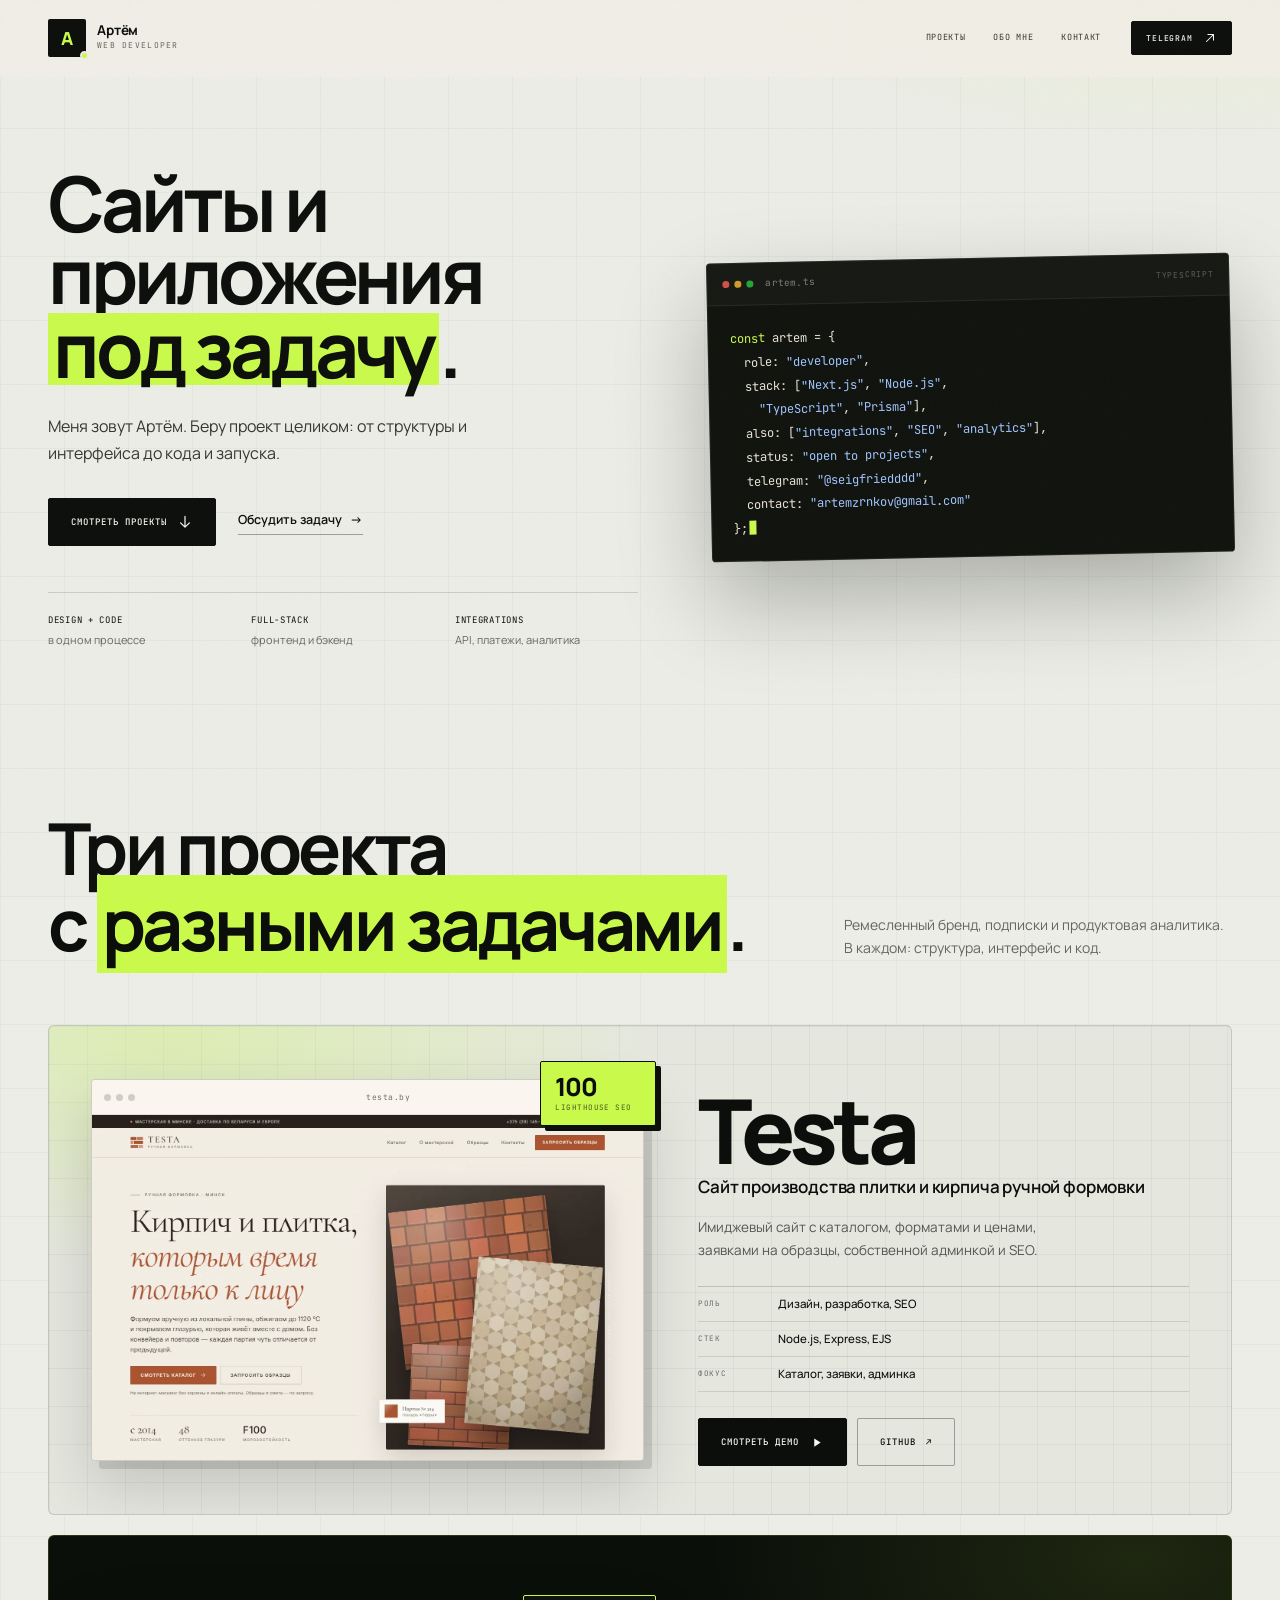
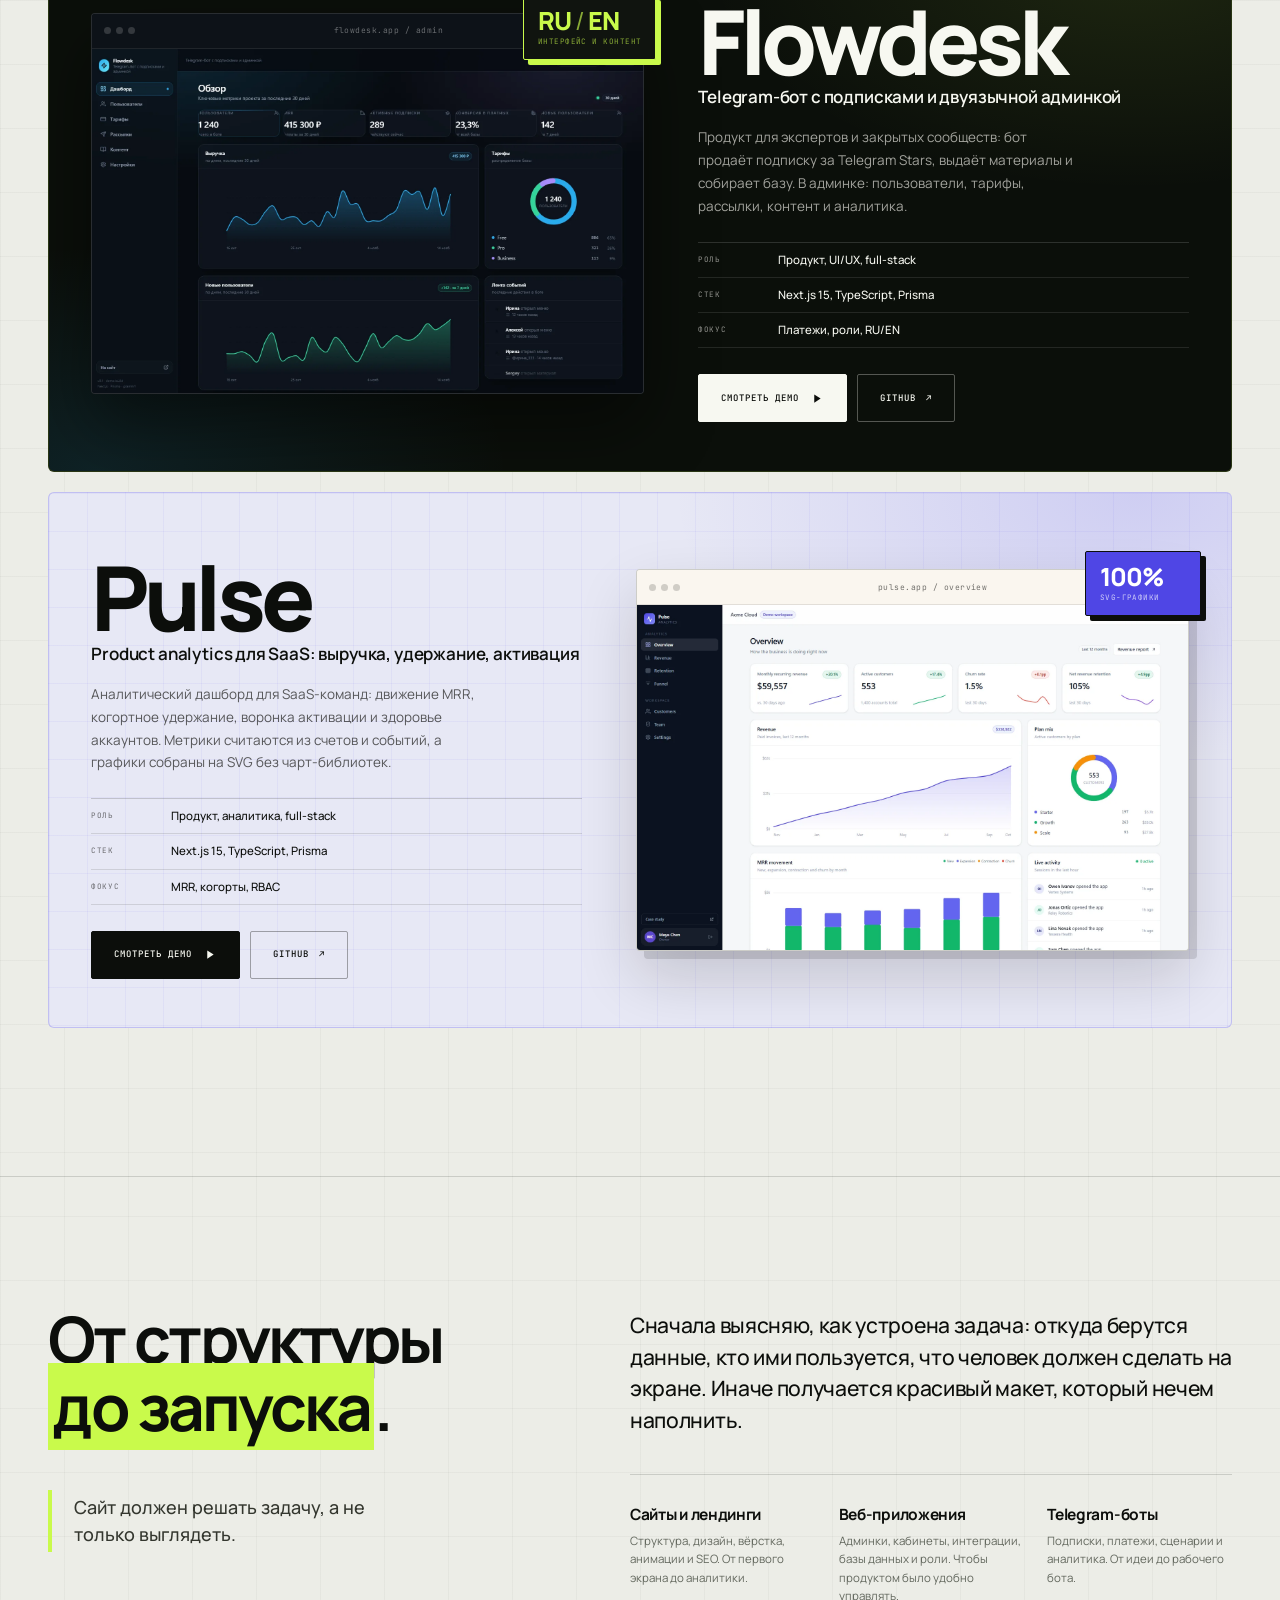
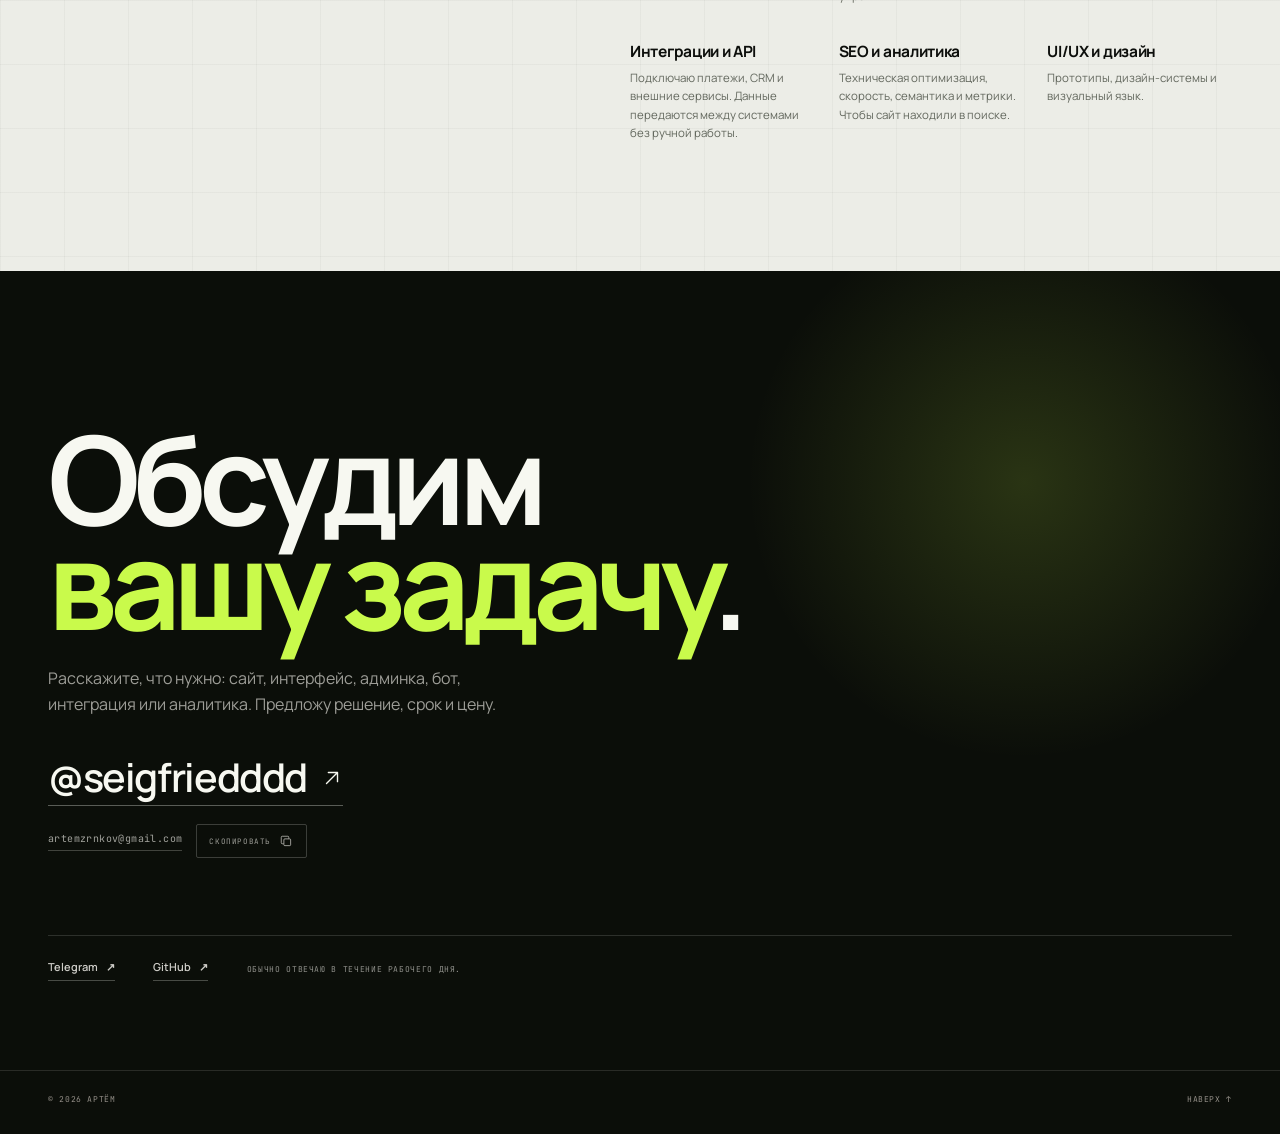
==== commit 35e6a9ab: "Update portfolio site" ====
--- a/index.html
+++ b/index.html
@@ -3,21 +3,21 @@
 <head>
   <meta charset="utf-8">
   <meta name="viewport" content="width=device-width, initial-scale=1">
-  <title>Артём — веб-разработчик и дизайнер интерфейсов</title>
-  <meta name="description" content="Портфолио Артёма: сайты и веб-приложения под задачу — от структуры и дизайна до бэкенда, админки и запуска. Проекты Testa, Flowdesk и Pulse.">
+  <title>Артём, веб-разработчик и дизайнер интерфейсов</title>
+  <meta name="description" content="Портфолио Артёма: сайты и веб-приложения под задачу. Структура, дизайн, фронтенд, бэкенд, админка и запуск. Проекты Testa, Flowdesk и Pulse.">
   <meta name="robots" content="index, follow">
   <meta name="theme-color" content="#ECEDE7">
   <meta name="color-scheme" content="light">
 
   <meta property="og:type" content="website">
   <meta property="og:locale" content="ru_RU">
-  <meta property="og:title" content="Артём — веб-разработчик и дизайнер интерфейсов">
+  <meta property="og:title" content="Артём, веб-разработчик и дизайнер интерфейсов">
   <meta property="og:description" content="Сайты, веб-приложения и Telegram-боты. От идеи и интерфейса до кода, админки и запуска.">
   <meta property="og:image" content="assets/img/og-cover.png">
   <meta property="og:image:width" content="1200">
   <meta property="og:image:height" content="630">
   <meta name="twitter:card" content="summary_large_image">
-  <meta name="twitter:title" content="Артём — веб-разработчик и дизайнер интерфейсов">
+  <meta name="twitter:title" content="Артём, веб-разработчик и дизайнер интерфейсов">
   <meta name="twitter:description" content="Сайты, веб-приложения и Telegram-боты. От идеи и интерфейса до кода, админки и запуска.">
   <meta name="twitter:image" content="assets/img/og-cover.png">
 
@@ -62,7 +62,6 @@
       </nav>
 
       <div class="header-side">
-        <span class="status-pill"><i aria-hidden="true"></i> открыт к проектам</span>
         <a class="btn btn-dark btn-sm" href="https://t.me/seigfriedddd" target="_blank" rel="noopener">
           Telegram
           <svg viewBox="0 0 20 20" width="14" height="14" aria-hidden="true"><path d="M5 15 15 5M7 5h8v8" fill="none" stroke="currentColor" stroke-width="1.5" stroke-linecap="round" stroke-linejoin="round"/></svg>
@@ -76,9 +75,9 @@
 
   <div class="mobile-menu" id="mobile-menu" data-mobile-menu hidden>
     <nav aria-label="Мобильная навигация">
-      <a href="#work"><span>01</span> Проекты</a>
-      <a href="#about"><span>02</span> Обо мне</a>
-      <a href="#contact"><span>03</span> Контакт</a>
+      <a href="#work">Проекты</a>
+      <a href="#about">Обо мне</a>
+      <a href="#contact">Контакт</a>
     </nav>
     <div class="mobile-menu-foot">
       <a href="mailto:artemzrnkov@gmail.com">artemzrnkov@gmail.com</a>
@@ -93,20 +92,13 @@
     <section class="hero" id="top">
       <div class="container hero-grid">
         <div class="hero-copy">
-          <div class="hero-eyebrow reveal">
-            <span>Портфолио · 2026</span>
-            <span class="eyebrow-line" aria-hidden="true"></span>
-            <span>Full-stack · UI/UX</span>
-          </div>
-
           <h1 class="reveal">
-            Сайты с <em>характером</em> —<br>и работающей начинкой.
+            Сайты и приложения<br><em>под задачу</em>.
           </h1>
 
           <p class="hero-lead reveal">
-            Меня зовут Артём. Собираю сайты и веб-приложения: продумываю структуру,
-            рисую интерфейс, пишу фронтенд и бэкенд — и довожу до запуска.
-            Без «сделаем потом».
+            Меня зовут Артём. Беру проект целиком: от структуры и интерфейса
+            до кода и запуска.
           </p>
 
           <div class="hero-actions reveal">
@@ -132,51 +124,26 @@
               <span class="code-file">artem.ts</span>
               <span class="code-lang">TypeScript</span>
             </div>
-            <pre class="code-body" aria-label="Кратко обо мне в виде кода"><code><span class="c-com">// коротко обо мне</span>
-<span class="c-key">const</span> artem = {
-  role: <span class="c-str">"web developer"</span>,
-  stack: [<span class="c-str">"Next.js"</span>, <span class="c-str">"Node.js"</span>, <span class="c-str">"TypeScript"</span>],
-  focus: [<span class="c-str">"sites"</span>, <span class="c-str">"apps"</span>, <span class="c-str">"bots"</span>],
+            <pre class="code-body" aria-label="Кратко обо мне в виде кода"><code><span class="c-key">const</span> artem = {
+  role: <span class="c-str">"developer"</span>,
+  stack: [<span class="c-str">"Next.js"</span>, <span class="c-str">"Node.js"</span>,
+    <span class="c-str">"TypeScript"</span>, <span class="c-str">"Prisma"</span>],
   also: [<span class="c-str">"integrations"</span>, <span class="c-str">"SEO"</span>, <span class="c-str">"analytics"</span>],
   status: <span class="c-str">"open to projects"</span>,
   telegram: <span class="c-str">"@seigfriedddd"</span>,
   contact: <span class="c-str">"artemzrnkov@gmail.com"</span>
 };<span class="code-caret" aria-hidden="true"></span></code></pre>
-            <div class="code-foot">
-              <span class="code-live"><i aria-hidden="true"></i> available for work</span>
-              <span class="code-time"><span data-clock>18:42</span> UTC</span>
-            </div>
-          </div>
-
-          <div class="work-stamp" aria-hidden="true">
-            <span>OPEN<br>TO<br>WORK</span>
-            <i>✳</i>
-          </div>
-        </div>
-      </div>
-
-      <div class="container hero-bottom reveal">
-        <span>Листайте, чтобы посмотреть проекты</span>
-        <span class="hero-bottom-line" aria-hidden="true"></span>
-        <span>03 проекта · 2026</span>
+          </div>
+        </div>
       </div>
     </section>
-
-    <div class="marquee" aria-hidden="true">
-      <div class="marquee-track">
-        <span>Frontend</span><i>✳</i><span>Backend</span><i>✳</i><span>UI/UX</span><i>✳</i><span>SEO</span><i>✳</i><span>Motion</span><i>✳</i><span>Admin panels</span><i>✳</i><span>Telegram bots</span><i>✳</i><span>Design systems</span><i>✳</i>
-        <span>Frontend</span><i>✳</i><span>Backend</span><i>✳</i><span>UI/UX</span><i>✳</i><span>SEO</span><i>✳</i><span>Motion</span><i>✳</i><span>Admin panels</span><i>✳</i><span>Telegram bots</span><i>✳</i><span>Design systems</span><i>✳</i>
-      </div>
-    </div>
 
     <section class="work section" id="work">
       <div class="container">
         <div class="section-head reveal">
-          <p class="eyebrow"><span>01</span> Избранные проекты</p>
-          <h2>Три проекта.<br><em>Три разных задачи.</em></h2>
+          <h2>Три проекта<br>с <em>разными задачами</em>.</h2>
           <div class="section-head-side">
-            <p>Ремесленный бренд, подписки и продуктовая аналитика. В каждом — структура, визуальный язык, код и внимание к деталям.</p>
-            <p class="section-hint">Нажмите «Смотреть демо» — откроется галерея экранов.</p>
+            <p>Ремесленный бренд, подписки и продуктовая аналитика. В каждом: структура, интерфейс и код.</p>
           </div>
         </div>
 
@@ -186,7 +153,6 @@
               <div class="browser-bar">
                 <span class="browser-dots" aria-hidden="true"><i></i><i></i><i></i></span>
                 <span class="browser-url">testa.by</span>
-                <span class="browser-tag">01</span>
               </div>
               <button class="browser-screen" type="button" data-project="testa" aria-label="Открыть демонстрацию проекта Testa">
                 <img src="assets/img/testa-home.webp" alt="Главная страница сайта Testa с крупным заголовком и фактурами плитки" width="1440" height="950" loading="lazy">
@@ -203,21 +169,16 @@
               <strong>100</strong>
               <span>Lighthouse SEO</span>
             </div>
-            <span class="project-note">Каталог · заявки · админка</span>
           </div>
 
           <div class="project-info">
-            <div class="project-top">
-              <span class="project-index">01 / 03</span>
-              <span class="project-year">2026</span>
-            </div>
             <h3>Testa</h3>
             <p class="project-tagline">Сайт производства плитки и кирпича ручной формовки</p>
-            <p class="project-desc">Имиджевый сайт с каталогом, форматами и ценами, заявками на образцы, собственной админкой и продуманным SEO. Не интернет-магазин: без корзины и оплаты — только материал и диалог.</p>
+            <p class="project-desc">Имиджевый сайт с каталогом, форматами и ценами, заявками на образцы, собственной админкой и SEO.</p>
             <dl class="project-facts">
-              <div><dt>Роль</dt><dd>Дизайн, вёрстка, бэкенд</dd></div>
-              <div><dt>Стек</dt><dd>Node.js · Express · EJS</dd></div>
-              <div><dt>Фокус</dt><dd>Каталог, заявки, админка, SEO</dd></div>
+              <div><dt>Роль</dt><dd>Дизайн, разработка, SEO</dd></div>
+              <div><dt>Стек</dt><dd>Node.js, Express, EJS</dd></div>
+              <div><dt>Фокус</dt><dd>Каталог, заявки, админка</dd></div>
             </dl>
             <div class="project-actions">
               <button class="btn btn-dark" type="button" data-project="testa">
@@ -238,7 +199,6 @@
               <div class="browser-bar">
                 <span class="browser-dots" aria-hidden="true"><i></i><i></i><i></i></span>
                 <span class="browser-url">flowdesk.app / admin</span>
-                <span class="browser-tag">02</span>
               </div>
               <button class="browser-screen" type="button" data-project="flowdesk" aria-label="Открыть демонстрацию проекта Flowdesk">
                 <img src="assets/img/flowdesk-dashboard.webp" alt="Тёмная админ-панель Flowdesk с графиками выручки, тарифами и лентой событий" width="1600" height="1000" loading="lazy">
@@ -255,20 +215,15 @@
               <strong>RU <span>/</span> EN</strong>
               <span>интерфейс и контент</span>
             </div>
-            <span class="project-note">6 разделов админки</span>
           </div>
 
           <div class="project-info">
-            <div class="project-top">
-              <span class="project-index">02 / 03</span>
-              <span class="project-year">2026</span>
-            </div>
             <h3>Flowdesk</h3>
             <p class="project-tagline">Telegram-бот с подписками и двуязычной админкой</p>
-            <p class="project-desc">Продукт для экспертов и закрытых сообществ: бот продаёт подписку за Telegram Stars, выдаёт материалы и собирает базу. В админке — пользователи, тарифы, рассылки, контент и аналитика.</p>
+            <p class="project-desc">Продукт для экспертов и закрытых сообществ: бот продаёт подписку за Telegram Stars, выдаёт материалы и собирает базу. В админке: пользователи, тарифы, рассылки, контент и аналитика.</p>
             <dl class="project-facts">
               <div><dt>Роль</dt><dd>Продукт, UI/UX, full-stack</dd></div>
-              <div><dt>Стек</dt><dd>Next.js 15 · TypeScript · Prisma</dd></div>
+              <div><dt>Стек</dt><dd>Next.js 15, TypeScript, Prisma</dd></div>
               <div><dt>Фокус</dt><dd>Платежи, роли, RU/EN</dd></div>
             </dl>
             <div class="project-actions">
@@ -290,7 +245,6 @@
               <div class="browser-bar">
                 <span class="browser-dots" aria-hidden="true"><i></i><i></i><i></i></span>
                 <span class="browser-url">pulse.app / overview</span>
-                <span class="browser-tag">03</span>
               </div>
               <button class="browser-screen" type="button" data-project="pulse" aria-label="Открыть демонстрацию проекта Pulse">
                 <img src="assets/img/pulse-overview.webp" alt="Светлый дашборд Pulse с метриками MRR, активными клиентами, churn и графиком выручки" width="1600" height="1000" loading="lazy">
@@ -307,20 +261,15 @@
               <strong>100%</strong>
               <span>SVG-графики</span>
             </div>
-            <span class="project-note">MRR · retention · воронка</span>
           </div>
 
           <div class="project-info">
-            <div class="project-top">
-              <span class="project-index">03 / 03</span>
-              <span class="project-year">2026</span>
-            </div>
             <h3>Pulse</h3>
             <p class="project-tagline">Product analytics для SaaS: выручка, удержание, активация</p>
             <p class="project-desc">Аналитический дашборд для SaaS-команд: движение MRR, когортное удержание, воронка активации и здоровье аккаунтов. Метрики считаются из счетов и событий, а графики собраны на SVG без чарт-библиотек.</p>
             <dl class="project-facts">
               <div><dt>Роль</dt><dd>Продукт, аналитика, full-stack</dd></div>
-              <div><dt>Стек</dt><dd>Next.js 15 · TypeScript · Prisma</dd></div>
+              <div><dt>Стек</dt><dd>Next.js 15, TypeScript, Prisma</dd></div>
               <div><dt>Фокус</dt><dd>MRR, когорты, RBAC</dd></div>
             </dl>
             <div class="project-actions">
@@ -342,48 +291,39 @@
       <div class="container">
         <div class="about-grid">
           <div class="about-head reveal">
-            <p class="eyebrow"><span>02</span> Обо мне</p>
-            <h2>Дизайн и код —<br><em>в одних руках.</em></h2>
+            <h2>От структуры<br><em>до запуска</em>.</h2>
             <blockquote>
-              <span aria-hidden="true">“</span>
-              Хороший сайт — это не украшение. Это инструмент, которым приятно пользоваться.
+              Сайт должен решать задачу, а не только выглядеть.
             </blockquote>
           </div>
 
           <div class="about-body reveal">
-            <p class="about-lead">Мне нравится, когда сложная логика превращается в понятный интерфейс. Поэтому я не делю проект на «дизайн» и «разработку»: структура, визуальный язык и код собираются вместе.</p>
-            <p>Работаю не только с сайтами: делаю веб-приложения, Telegram-ботов, интеграции и аналитику. Люблю проекты с характером — ремесленный бренд, сложный продукт или просто задача, которую хочется сделать хорошо.</p>
+            <p class="about-lead">Сначала выясняю, как устроена задача: откуда берутся данные, кто ими пользуется, что человек должен сделать на экране. Иначе получается красивый макет, который нечем наполнить.</p>
 
             <div class="services">
               <article class="service">
-                <span>01</span>
                 <h3>Сайты и лендинги</h3>
                 <p>Структура, дизайн, вёрстка, анимации и SEO. От первого экрана до аналитики.</p>
               </article>
               <article class="service">
-                <span>02</span>
                 <h3>Веб-приложения</h3>
                 <p>Админки, кабинеты, интеграции, базы данных и роли. Чтобы продуктом было удобно управлять.</p>
               </article>
               <article class="service">
-                <span>03</span>
                 <h3>Telegram-боты</h3>
                 <p>Подписки, платежи, сценарии и аналитика. От идеи до рабочего бота.</p>
               </article>
               <article class="service">
-                <span>04</span>
                 <h3>Интеграции и API</h3>
-                <p>Подключаю платежи, CRM и внешние сервисы. Данные ходят между системами без ручной работы.</p>
-              </article>
-              <article class="service">
-                <span>05</span>
+                <p>Подключаю платежи, CRM и внешние сервисы. Данные передаются между системами без ручной работы.</p>
+              </article>
+              <article class="service">
                 <h3>SEO и аналитика</h3>
-                <p>Техническая оптимизация, скорость, семантика и метрики. Чтобы сайт находили и понимали.</p>
-              </article>
-              <article class="service">
-                <span>06</span>
+                <p>Техническая оптимизация, скорость, семантика и метрики. Чтобы сайт находили в поиске.</p>
+              </article>
+              <article class="service">
                 <h3>UI/UX и дизайн</h3>
-                <p>Прототипы, дизайн-системы и визуальный язык. Не украшение, а рабочий интерфейс.</p>
+                <p>Прототипы, дизайн-системы и визуальный язык.</p>
               </article>
             </div>
           </div>
@@ -395,13 +335,8 @@
     <section class="contact" id="contact">
       <div class="contact-glow" aria-hidden="true"></div>
       <div class="container contact-inner">
-        <div class="contact-top reveal">
-          <p class="eyebrow eyebrow--light"><span>03</span> Контакт</p>
-          <span class="contact-status"><i aria-hidden="true"></i> открыт к проектам</span>
-        </div>
-
-        <h2 class="reveal">Есть идея?<br><em>Давайте сделаем.</em></h2>
-        <p class="contact-lead reveal">Расскажите, что нужно: сайт, интерфейс, админка, бот, интеграция или аналитика. Предложу решение, срок и адекватную оценку.</p>
+        <h2 class="reveal">Обсудим<br><em>вашу задачу</em>.</h2>
+        <p class="contact-lead reveal">Расскажите, что нужно: сайт, интерфейс, админка, бот, интеграция или аналитика. Предложу решение, срок и цену.</p>
 
         <div class="contact-actions reveal">
           <a class="contact-mail" href="https://t.me/seigfriedddd" target="_blank" rel="noopener">
@@ -436,10 +371,7 @@
   <dialog class="demo-dialog" id="demo-dialog" aria-labelledby="demo-title" tabindex="-1">
     <div class="demo-shell">
       <header class="demo-head">
-        <div>
-          <p class="demo-kicker">Интерактивная демонстрация</p>
-          <h2 id="demo-title" data-demo-title>Проект</h2>
-        </div>
+        <h2 id="demo-title" data-demo-title>Проект</h2>
         <button class="demo-close" type="button" aria-label="Закрыть демонстрацию" data-demo-close>
           <svg viewBox="0 0 24 24" width="20" height="20" aria-hidden="true"><path d="M6 6l12 12M18 6 6 18" fill="none" stroke="currentColor" stroke-width="1.6" stroke-linecap="round"/></svg>
         </button>
@@ -458,12 +390,10 @@
         </div>
 
         <aside class="demo-side">
-          <p class="demo-caption" data-demo-caption>Экран</p>
           <h3 data-demo-slide-title>Заголовок экрана</h3>
           <p data-demo-slide-text></p>
           <div class="demo-side-foot">
             <a class="btn btn-dark btn-sm" data-demo-github href="#" target="_blank" rel="noopener">Открыть на GitHub <span aria-hidden="true">↗</span></a>
-            <p>Демо собрано из реальных экранов проекта.</p>
           </div>
         </aside>
       </div>
--- a/assets/css/style.css
+++ b/assets/css/style.css
@@ -167,42 +167,6 @@
   background-size: 180px 180px;
 }
 
-.eyebrow {
-  display: flex;
-  align-items: center;
-  gap: 9px;
-  margin: 0;
-  font-family: var(--mono);
-  font-size: 9.5px;
-  font-weight: 400;
-  letter-spacing: 0.16em;
-  text-transform: uppercase;
-  color: var(--muted);
-}
-
-.eyebrow span {
-  padding: 1px 5px;
-  background: var(--acid);
-  color: var(--ink);
-}
-
-.eyebrow::before {
-  content: '';
-  width: 22px;
-  height: 1px;
-  background: currentColor;
-  opacity: 0.55;
-}
-
-.eyebrow--light {
-  color: rgba(255, 253, 247, 0.55);
-}
-
-.eyebrow--light span {
-  background: var(--acid);
-  color: var(--ink);
-}
-
 .btn {
   display: inline-flex;
   align-items: center;
@@ -445,36 +409,6 @@
   flex: none;
 }
 
-.status-pill {
-  display: inline-flex;
-  align-items: center;
-  gap: 7px;
-  padding: 7px 11px;
-  border: 1px solid var(--ink);
-  border-radius: 2px;
-  background: var(--acid);
-  font-family: var(--mono);
-  font-size: 8px;
-  letter-spacing: 0.08em;
-  text-transform: uppercase;
-  color: var(--ink);
-  white-space: nowrap;
-}
-
-.status-pill i,
-.contact-status i,
-.code-live i {
-  width: 6px;
-  height: 6px;
-  border-radius: 50%;
-  background: var(--ink);
-  flex: none;
-}
-
-.code-live i {
-  background: var(--acid);
-}
-
 .menu-toggle {
   display: none;
   flex-direction: column;
@@ -532,16 +466,6 @@
   line-height: 1;
 }
 
-.mobile-menu nav a span {
-  padding: 2px 6px;
-  background: var(--acid);
-  font-family: var(--mono);
-  font-size: 9px;
-  font-weight: 400;
-  letter-spacing: 0.1em;
-  color: var(--ink);
-}
-
 .mobile-menu-foot {
   margin-top: auto;
   padding-top: 36px;
@@ -579,24 +503,6 @@
   grid-template-columns: minmax(0, 1.06fr) minmax(0, 0.94fr);
   gap: clamp(36px, 5.5vw, 84px);
   align-items: center;
-}
-
-.hero-eyebrow {
-  display: flex;
-  align-items: center;
-  gap: 12px;
-  margin-bottom: 26px;
-  font-family: var(--mono);
-  font-size: 9px;
-  letter-spacing: 0.14em;
-  text-transform: uppercase;
-  color: var(--muted);
-}
-
-.eyebrow-line {
-  width: 30px;
-  height: 1px;
-  background: var(--line-strong);
 }
 
 .hero h1 {
@@ -748,10 +654,6 @@
   font-family: inherit;
 }
 
-.c-com {
-  color: #6f6a61;
-}
-
 .c-key {
   color: var(--acid);
 }
@@ -768,60 +670,6 @@
   background: var(--cobalt-soft);
   vertical-align: -2px;
   animation: blink 1.1s steps(1) infinite;
-}
-
-.code-foot {
-  display: flex;
-  align-items: center;
-  justify-content: space-between;
-  gap: 12px;
-  padding: 13px 18px;
-  border-top: 1px solid rgba(255, 255, 255, 0.07);
-  font-family: var(--mono);
-  font-size: 8px;
-  letter-spacing: 0.08em;
-  text-transform: uppercase;
-  color: rgba(255, 253, 247, 0.55);
-}
-
-.code-live {
-  display: inline-flex;
-  align-items: center;
-  gap: 7px;
-  color: rgba(255, 253, 247, 0.58);
-}
-
-.work-stamp {
-  position: absolute;
-  top: -34px;
-  right: -16px;
-  display: grid;
-  grid-template-columns: 1fr auto;
-  align-items: end;
-  gap: 6px;
-  width: 102px;
-  height: 102px;
-  padding: 12px;
-  border: 1px solid var(--ink);
-  border-radius: 2px;
-  background: var(--acid);
-  color: var(--ink);
-  box-shadow: 6px 6px 0 var(--ink);
-  transform: rotate(6deg);
-}
-
-.work-stamp span {
-  font-family: var(--mono);
-  font-size: 8.5px;
-  font-weight: 500;
-  letter-spacing: 0.08em;
-  line-height: 1.3;
-}
-
-.work-stamp i {
-  font-style: normal;
-  font-size: 21px;
-  line-height: 1;
 }
 
 .visual-note {
@@ -838,60 +686,6 @@
   color: var(--muted);
 }
 
-.hero-bottom {
-  display: flex;
-  align-items: center;
-  gap: 16px;
-  margin-top: 72px;
-  font-family: var(--mono);
-  font-size: 8.5px;
-  letter-spacing: 0.1em;
-  text-transform: uppercase;
-  color: var(--muted);
-}
-
-.hero-bottom-line {
-  flex: 1;
-  height: 1px;
-  background: var(--line);
-}
-
-.marquee {
-  overflow: hidden;
-  margin-top: 30px;
-  padding: 13px 0;
-  border-top: 1px solid var(--line);
-  border-bottom: 1px solid var(--line);
-  background: rgba(233, 227, 217, 0.5);
-}
-
-.marquee-track {
-  display: flex;
-  align-items: center;
-  width: max-content;
-  animation: marquee 44s linear infinite;
-}
-
-.marquee:hover .marquee-track {
-  animation-play-state: paused;
-}
-
-.marquee-track span {
-  padding: 0 24px;
-  font-family: var(--mono);
-  font-size: 9px;
-  letter-spacing: 0.14em;
-  text-transform: uppercase;
-  color: var(--muted);
-  white-space: nowrap;
-}
-
-.marquee-track i {
-  font-style: normal;
-  font-size: 8px;
-  color: var(--cobalt);
-}
-
 .section {
   padding: clamp(78px, 10vw, 132px) 0;
 }
@@ -904,11 +698,6 @@
   margin-bottom: clamp(38px, 5vw, 62px);
 }
 
-.section-head .eyebrow {
-  grid-column: 1 / -1;
-  margin-bottom: 4px;
-}
-
 .section-head h2 {
   max-width: 900px;
   font-size: clamp(40px, 5.6vw, 74px);
@@ -926,15 +715,6 @@
   font-size: 14px;
   line-height: 1.65;
   color: var(--muted);
-}
-
-.section-hint {
-  margin-top: 12px !important;
-  font-family: var(--mono);
-  font-size: 8.5px !important;
-  letter-spacing: 0.08em;
-  text-transform: uppercase;
-  color: var(--ink) !important;
 }
 
 .project {
@@ -1083,17 +863,6 @@
 
 .browser--dark .browser-url {
   color: rgba(255, 255, 255, 0.38);
-}
-
-.browser-tag {
-  flex: none;
-  font-family: var(--mono);
-  font-size: 7.5px;
-  color: rgba(18, 17, 15, 0.32);
-}
-
-.browser--dark .browser-tag {
-  color: rgba(255, 255, 255, 0.3);
 }
 
 .browser-screen {
@@ -1215,41 +984,8 @@
   color: rgba(255, 255, 255, 0.72);
 }
 
-.project-note {
-  display: block;
-  margin-top: 17px;
-  font-family: var(--mono);
-  font-size: 8px;
-  letter-spacing: 0.1em;
-  text-transform: uppercase;
-  color: rgba(18, 17, 15, 0.6);
-}
-
-.project--flowdesk .project-note {
-  color: rgba(255, 253, 247, 0.55);
-}
-
 .project-info {
   padding: 6px 0;
-}
-
-.project-top {
-  display: flex;
-  align-items: center;
-  justify-content: space-between;
-  gap: 16px;
-  padding-bottom: 13px;
-  border-bottom: 1px solid rgba(18, 17, 15, 0.18);
-  font-family: var(--mono);
-  font-size: 8px;
-  letter-spacing: 0.1em;
-  text-transform: uppercase;
-  color: rgba(18, 17, 15, 0.55);
-}
-
-.project--flowdesk .project-top {
-  border-bottom-color: rgba(255, 255, 255, 0.14);
-  color: rgba(255, 253, 247, 0.58);
 }
 
 .project-info h3 {
@@ -1344,7 +1080,7 @@
 }
 
 .about-head h2 {
-  margin-top: 22px;
+  margin-top: 0;
   font-size: clamp(40px, 5vw, 66px);
   line-height: 1.07;
 }
@@ -1361,16 +1097,6 @@
   color: var(--ink-soft);
 }
 
-.about-head blockquote > span {
-  position: absolute;
-  left: 12px;
-  top: -20px;
-  font-size: 40px;
-  line-height: 1;
-  color: var(--ink);
-  opacity: 0.18;
-}
-
 .about-body {
   padding-top: 4px;
 }
@@ -1398,17 +1124,6 @@
   margin-top: 38px;
   padding-top: 18px;
   border-top: 1px solid var(--line);
-}
-
-.service > span {
-  display: inline-block;
-  width: fit-content;
-  padding: 2px 5px;
-  background: var(--acid);
-  font-family: var(--mono);
-  font-size: 8.5px;
-  letter-spacing: 0.08em;
-  color: var(--ink);
 }
 
 .service h3 {
@@ -1449,29 +1164,6 @@
   position: relative;
   z-index: 1;
   padding-top: clamp(72px, 9vw, 124px);
-}
-
-.contact-top {
-  display: flex;
-  align-items: center;
-  justify-content: space-between;
-  gap: 20px;
-  flex-wrap: wrap;
-}
-
-.contact-status {
-  display: inline-flex;
-  align-items: center;
-  gap: 8px;
-  font-family: var(--mono);
-  font-size: 8px;
-  letter-spacing: 0.1em;
-  text-transform: uppercase;
-  color: rgba(255, 253, 247, 0.55);
-}
-
-.contact-status i {
-  background: var(--acid);
 }
 
 .contact h2 {
@@ -1674,15 +1366,6 @@
   background: var(--paper-3);
 }
 
-.demo-kicker {
-  margin: 0 0 3px;
-  font-family: var(--mono);
-  font-size: 7.5px;
-  letter-spacing: 0.12em;
-  text-transform: uppercase;
-  color: var(--cobalt);
-}
-
 .demo-head h2 {
   font-size: 24px;
   line-height: 1;
@@ -1787,18 +1470,6 @@
   overflow-y: auto;
 }
 
-.demo-caption {
-  width: fit-content;
-  margin: 0 0 9px;
-  padding: 2px 5px;
-  background: var(--acid);
-  font-family: var(--mono);
-  font-size: 7.5px;
-  letter-spacing: 0.12em;
-  text-transform: uppercase;
-  color: var(--ink);
-}
-
 .demo-side h3 {
   margin: 0 0 10px;
   font-size: 26px;
@@ -1815,16 +1486,6 @@
   margin-top: auto;
   padding-top: 18px;
   border-top: 1px solid var(--line);
-}
-
-.demo-side-foot p {
-  margin: 12px 0 0;
-  font-family: var(--mono);
-  font-size: 7.5px;
-  line-height: 1.6;
-  letter-spacing: 0.05em;
-  text-transform: uppercase;
-  color: var(--muted);
 }
 
 .demo-thumbs {
@@ -1909,7 +1570,7 @@
 }
 
 .error-content h1 {
-  margin: 24px 0 22px;
+  margin: 0 0 22px;
   font-size: clamp(54px, 9vw, 116px);
   line-height: 0.94;
   letter-spacing: -0.06em;
@@ -1951,18 +1612,6 @@
   transform: none;
 }
 
-@keyframes pulse {
-  0% {
-    box-shadow: 0 0 0 0 rgba(47, 125, 74, 0.4);
-  }
-  70% {
-    box-shadow: 0 0 0 6px rgba(47, 125, 74, 0);
-  }
-  100% {
-    box-shadow: 0 0 0 0 rgba(47, 125, 74, 0);
-  }
-}
-
 @keyframes blink {
   0%,
   48% {
@@ -1974,18 +1623,6 @@
   }
 }
 
-@keyframes spin {
-  to {
-    transform: rotate(360deg);
-  }
-}
-
-@keyframes marquee {
-  to {
-    transform: translateX(-50%);
-  }
-}
-
 @media (prefers-reduced-motion: reduce) {
   html {
     scroll-behavior: auto;
@@ -1997,12 +1634,7 @@
     transition: none;
   }
 
-  .marquee-track,
-  .work-stamp,
-  .code-caret,
-  .status-pill i,
-  .contact-status i,
-  .code-live i {
+  .code-caret {
     animation: none;
   }
 
@@ -2018,10 +1650,6 @@
     gap: 22px;
   }
 
-  .status-pill {
-    display: none;
-  }
-
   .hero h1 {
     font-size: clamp(44px, 6.4vw, 76px);
   }
@@ -2029,13 +1657,6 @@
   .hero-grid {
     grid-template-columns: minmax(0, 1.04fr) minmax(0, 0.96fr);
     gap: 40px;
-  }
-
-  .work-stamp {
-    width: 88px;
-    height: 88px;
-    top: -38px;
-    right: -18px;
   }
 
   .project {
@@ -2087,6 +1708,10 @@
 
   .menu-toggle {
     display: flex;
+  }
+
+  .header-side {
+    margin-left: auto;
   }
 
   .hero-grid {
@@ -2111,10 +1736,6 @@
     text-align: right;
   }
 
-  .hero-bottom {
-    margin-top: 54px;
-  }
-
   .section-head {
     grid-template-columns: 1fr;
     gap: 20px;
@@ -2128,25 +1749,6 @@
   .services {
     grid-template-columns: 1fr;
     gap: 20px;
-  }
-
-  .service {
-    display: grid;
-    grid-template-columns: 34px 1fr;
-    column-gap: 12px;
-  }
-
-  .service > span {
-    grid-row: 1 / 3;
-    padding-top: 2px;
-  }
-
-  .service h3 {
-    margin-top: 0;
-  }
-
-  .service p {
-    grid-column: 2;
   }
 
   .demo-body {
@@ -2213,12 +1815,6 @@
     padding-top: 34px;
   }
 
-  .hero-eyebrow {
-    flex-wrap: wrap;
-    gap: 8px;
-    font-size: 8px;
-  }
-
   .hero h1 {
     font-size: clamp(42px, 11.5vw, 58px);
     letter-spacing: -0.05em;
@@ -2254,23 +1850,6 @@
     padding: 18px 16px;
     font-size: 10.2px;
     line-height: 1.85;
-  }
-
-  .work-stamp {
-    width: 76px;
-    height: 76px;
-    top: -30px;
-    right: -8px;
-  }
-
-  .hero-bottom {
-    margin-top: 44px;
-    font-size: 7.5px;
-    gap: 10px;
-  }
-
-  .marquee {
-    margin-top: 10px;
   }
 
   .section {
@@ -2305,10 +1884,6 @@
 
   .metric-card strong {
     font-size: 19px;
-  }
-
-  .project-note {
-    margin-top: 14px;
   }
 
   .project-actions {
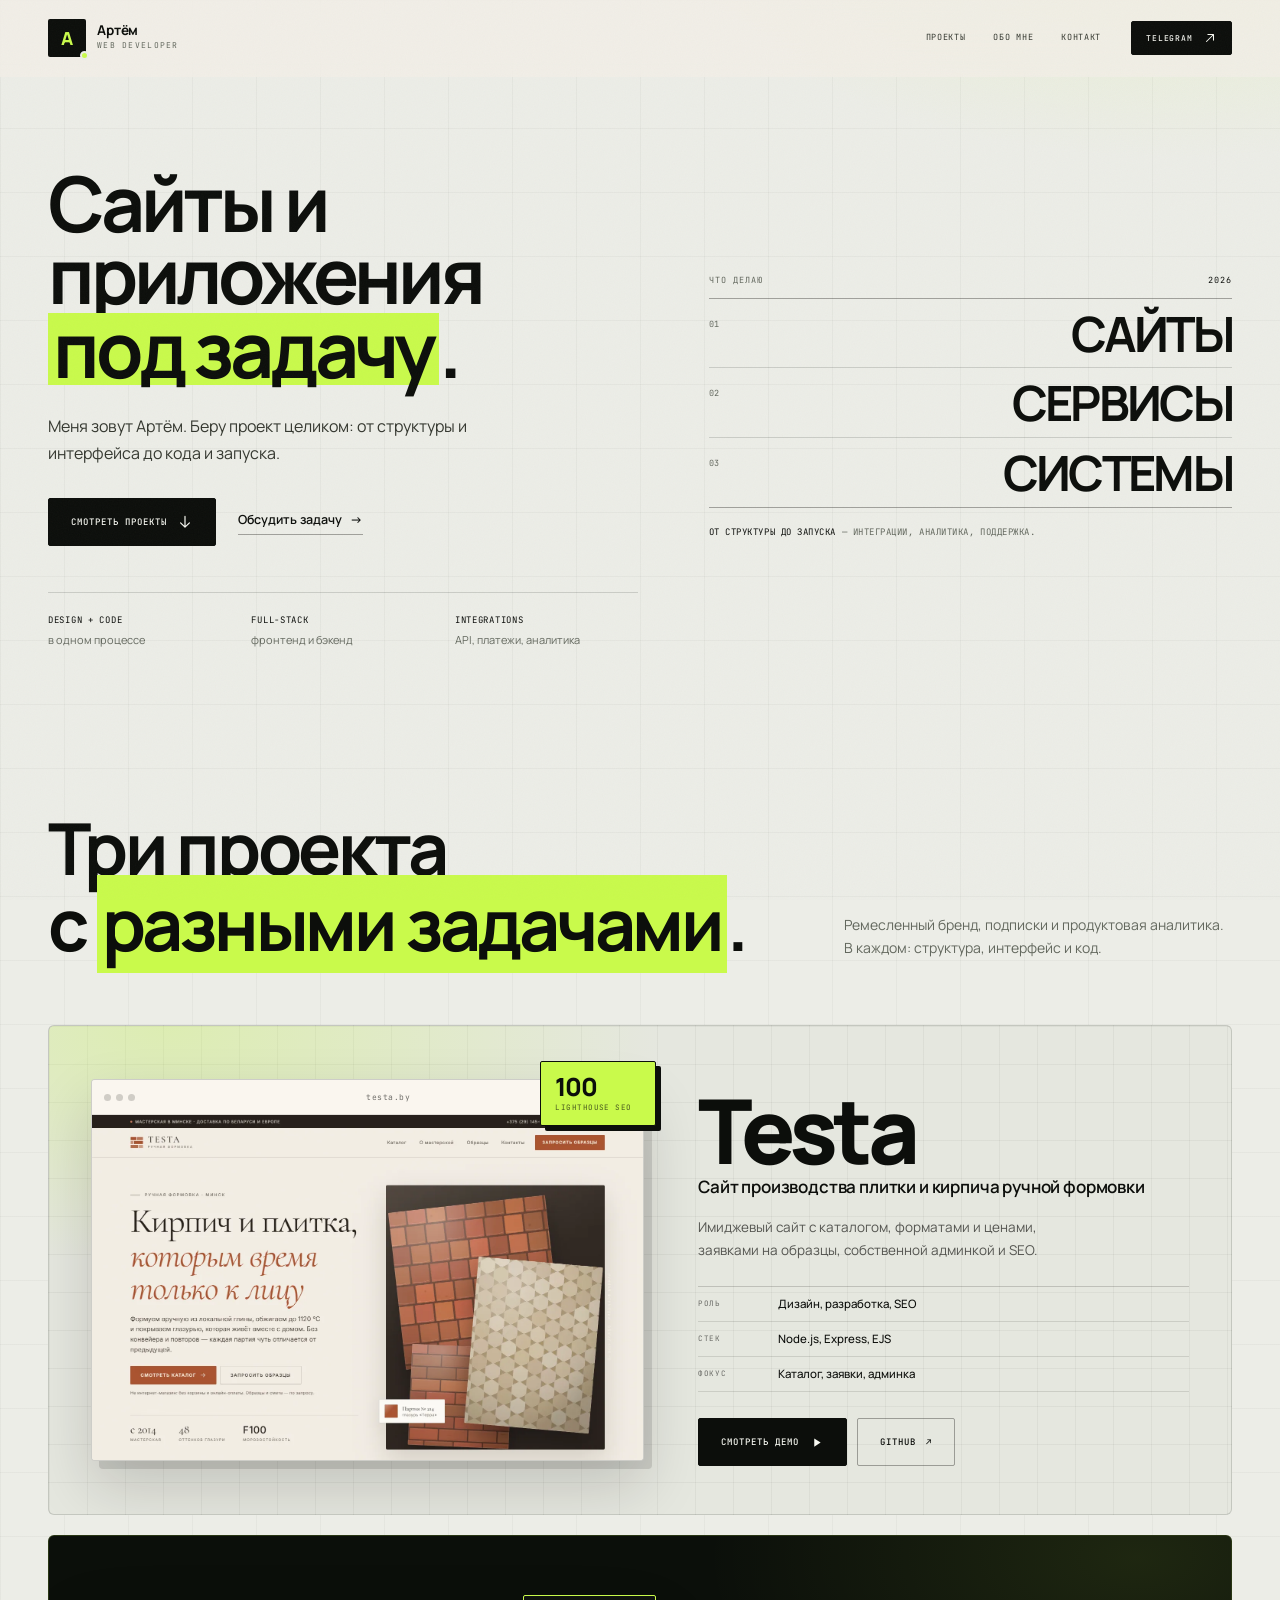
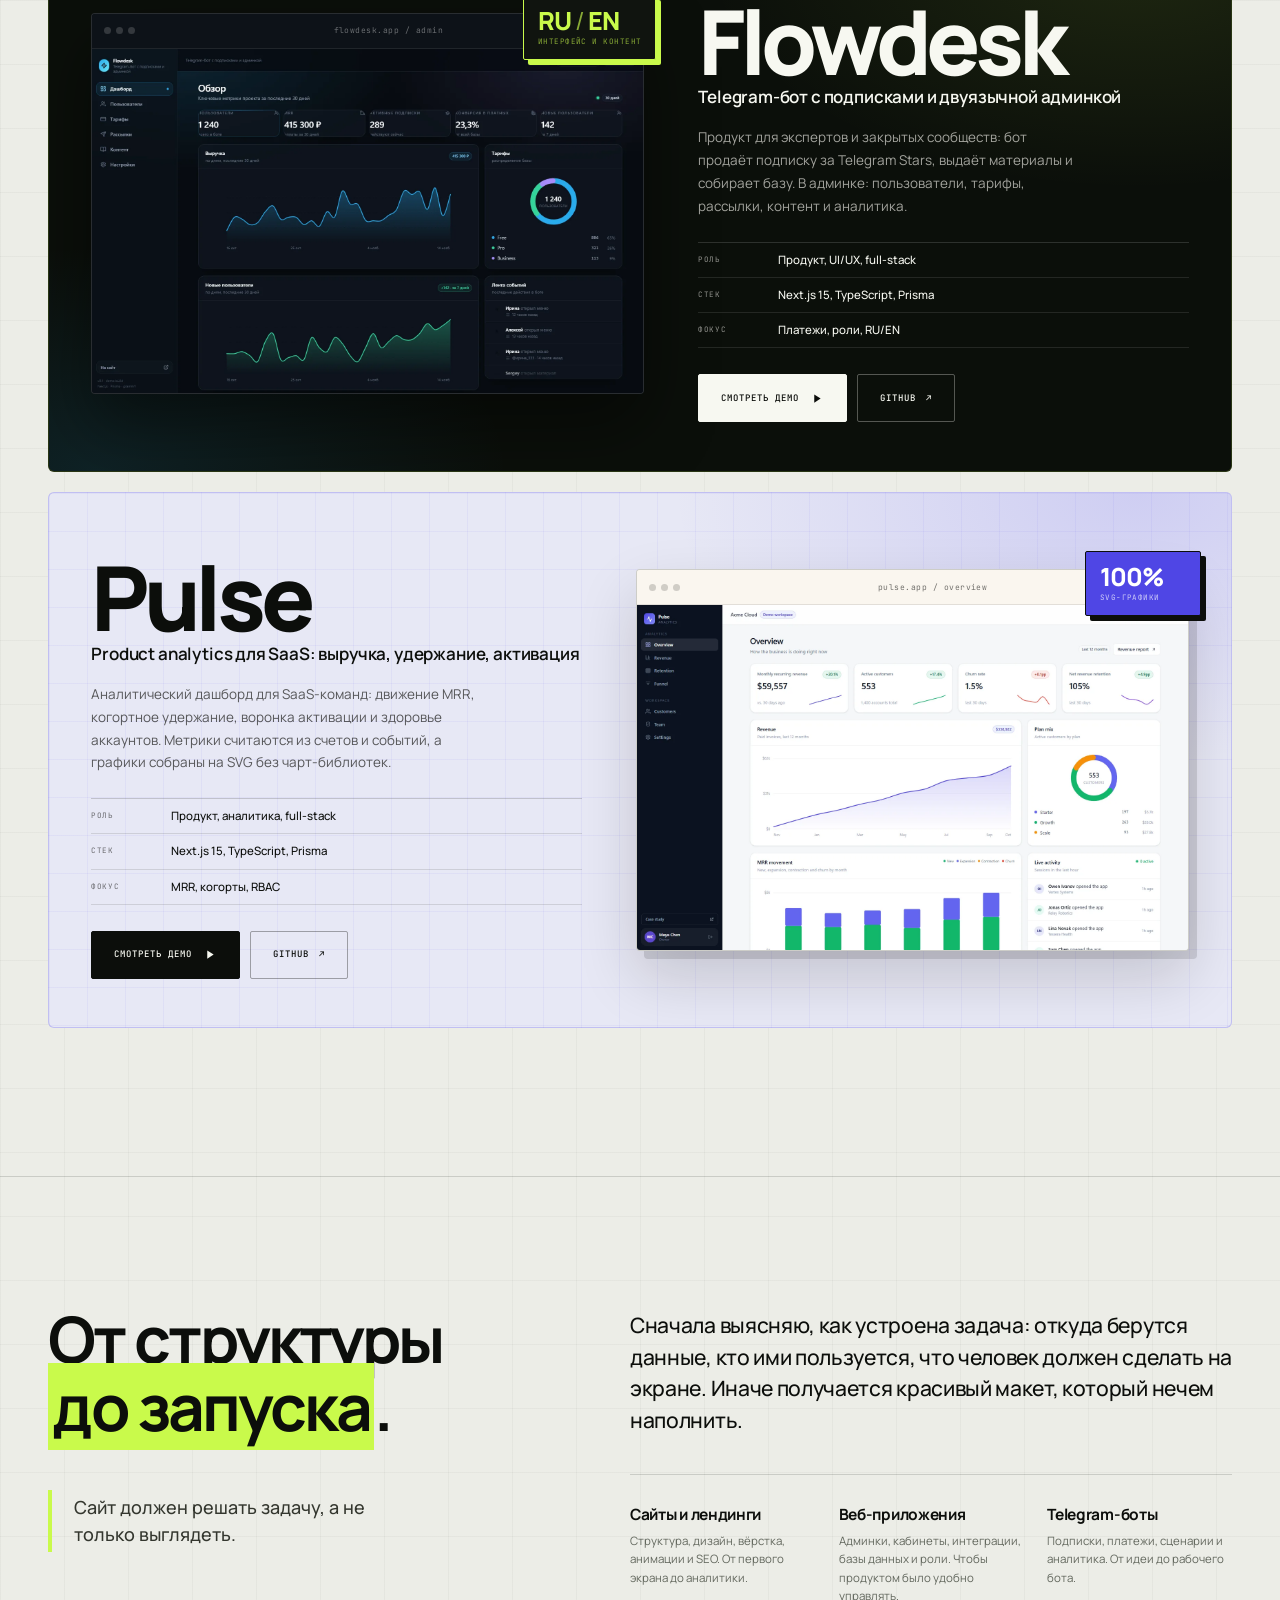
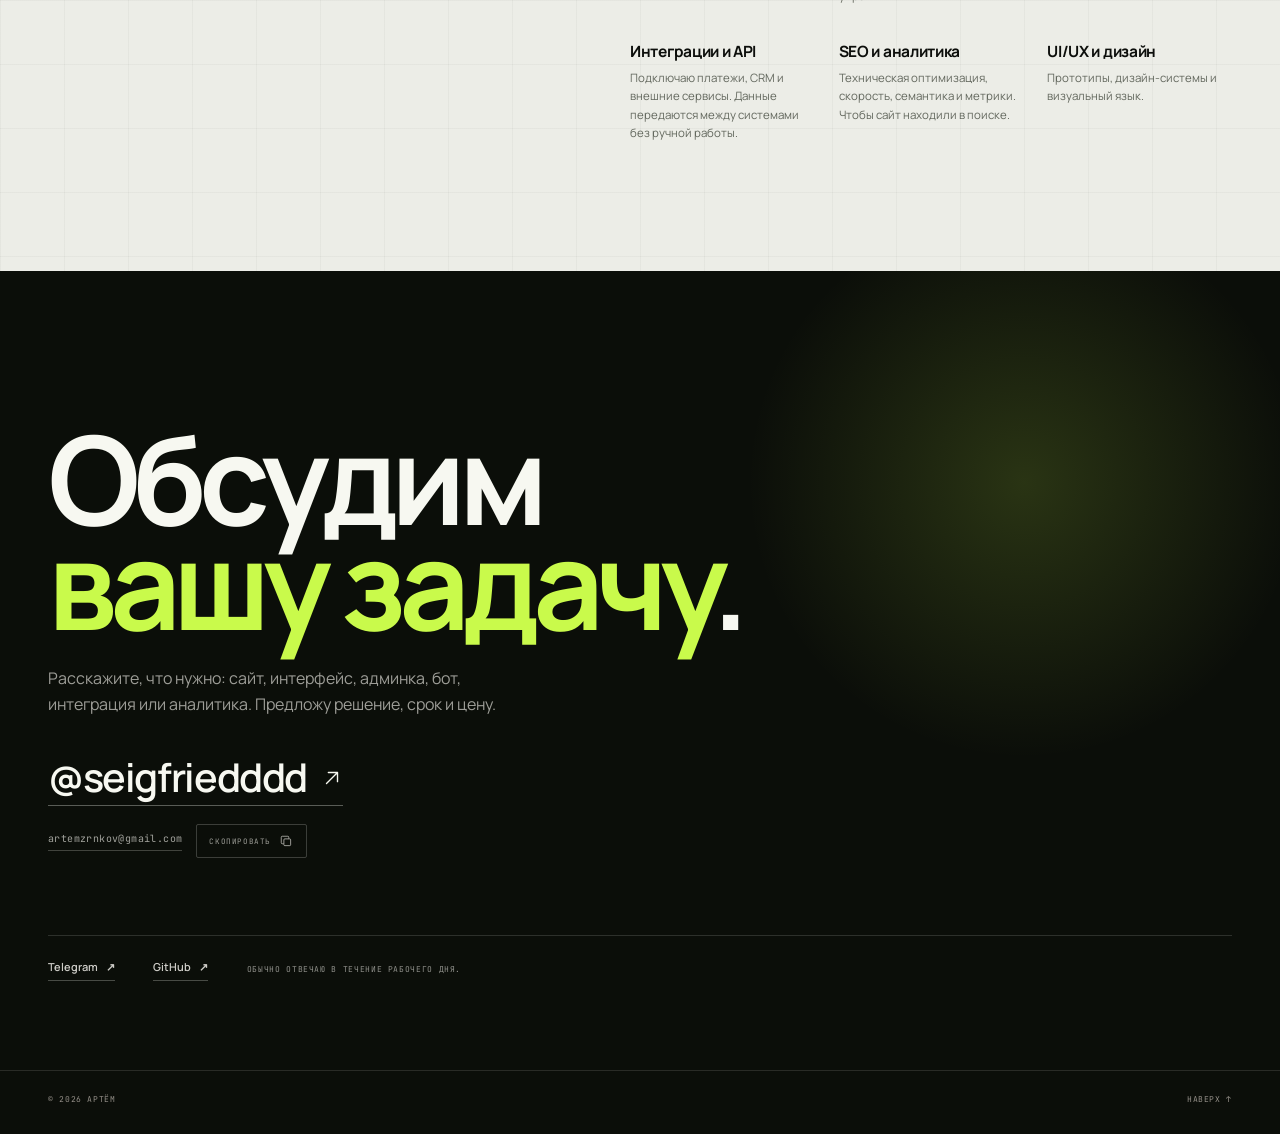
==== commit 10639aca: "Replace hero code card with typographic directions block" ====
--- a/index.html
+++ b/index.html
@@ -117,23 +117,20 @@
         </div>
 
         <div class="hero-visual reveal">
-          <div class="visual-glow" aria-hidden="true"></div>
-          <div class="code-card" data-tilt>
-            <div class="code-bar">
-              <span class="code-dots" aria-hidden="true"><i></i><i></i><i></i></span>
-              <span class="code-file">artem.ts</span>
-              <span class="code-lang">TypeScript</span>
-            </div>
-            <pre class="code-body" aria-label="Кратко обо мне в виде кода"><code><span class="c-key">const</span> artem = {
-  role: <span class="c-str">"developer"</span>,
-  stack: [<span class="c-str">"Next.js"</span>, <span class="c-str">"Node.js"</span>,
-    <span class="c-str">"TypeScript"</span>, <span class="c-str">"Prisma"</span>],
-  also: [<span class="c-str">"integrations"</span>, <span class="c-str">"SEO"</span>, <span class="c-str">"analytics"</span>],
-  status: <span class="c-str">"open to projects"</span>,
-  telegram: <span class="c-str">"@seigfriedddd"</span>,
-  contact: <span class="c-str">"artemzrnkov@gmail.com"</span>
-};<span class="code-caret" aria-hidden="true"></span></code></pre>
-          </div>
+          <aside class="poster" aria-label="Направления работы">
+            <div class="poster-head">
+              <span>Что делаю</span>
+              <span>2026</span>
+            </div>
+
+            <ol class="poster-list">
+              <li><span class="poster-num" aria-hidden="true">01</span><span class="poster-word">Сайты</span></li>
+              <li><span class="poster-num" aria-hidden="true">02</span><span class="poster-word">Сервисы</span></li>
+              <li><span class="poster-num" aria-hidden="true">03</span><span class="poster-word">Системы</span></li>
+            </ol>
+
+            <p class="poster-foot"><span class="poster-mark">От структуры до запуска</span> — интеграции, аналитика, поддержка.</p>
+          </aside>
         </div>
       </div>
     </section>
--- a/assets/css/style.css
+++ b/assets/css/style.css
@@ -565,111 +565,75 @@
   perspective: 1000px;
 }
 
-.visual-glow {
-  position: absolute;
-  inset: -18% -16%;
-  z-index: -1;
-  background:
-    radial-gradient(closest-side, rgba(43, 74, 242, 0.16), transparent 72%),
-    radial-gradient(closest-side at 65% 70%, rgba(169, 82, 47, 0.16), transparent 70%);
-  filter: blur(10px);
-  pointer-events: none;
-}
-
-.code-card {
+.poster {
   position: relative;
-  overflow: hidden;
-  border-radius: 4px;
-  background: #10120d;
-  color: #e9e3d8;
-  box-shadow: 0 40px 90px rgba(12, 14, 11, 0.28), inset 0 0 0 1px rgba(255, 255, 255, 0.08);
-  transform: rotate(-1.2deg);
-  transition: transform 0.5s var(--ease), box-shadow 0.5s var(--ease);
-}
-
-.code-card:hover {
-  transform: rotate(0deg) translateY(-4px);
-  box-shadow: 0 54px 110px rgba(18, 17, 15, 0.32), inset 0 0 0 1px rgba(255, 255, 255, 0.09);
-}
-
-.code-bar {
-  display: flex;
-  align-items: center;
-  gap: 12px;
-  height: 43px;
-  padding: 0 16px;
-  border-bottom: 1px solid rgba(255, 255, 255, 0.07);
-  background: rgba(255, 255, 255, 0.025);
-}
-
-.code-dots {
-  display: flex;
-  gap: 5px;
-}
-
-.code-dots i {
-  width: 7px;
-  height: 7px;
-  border-radius: 50%;
-  background: #ff5f57;
-  opacity: 0.8;
-}
-
-.code-dots i:nth-child(2) {
-  background: #febc2e;
-}
-
-.code-dots i:nth-child(3) {
-  background: #28c840;
-}
-
-.code-file {
+}
+
+.poster-head {
+  display: flex;
+  align-items: baseline;
+  justify-content: space-between;
+  gap: 16px;
+  padding-bottom: 10px;
+  border-bottom: 1px solid var(--line-strong);
   font-family: var(--mono);
-  font-size: 9.5px;
-  letter-spacing: 0.02em;
-  color: rgba(255, 253, 247, 0.45);
-}
-
-.code-lang {
-  margin-left: auto;
+  font-size: 8.5px;
+  letter-spacing: 0.12em;
+  text-transform: uppercase;
+  color: var(--muted);
+}
+
+.poster-head > span:last-child {
+  color: var(--ink);
+}
+
+.poster-list {
+  border-bottom: 1px solid var(--line-strong);
+}
+
+.poster-list li {
+  display: grid;
+  grid-template-columns: 34px minmax(0, 1fr);
+  gap: 10px;
+  align-items: start;
+  padding: 13px 0 11px;
+  border-bottom: 1px solid var(--line);
+}
+
+.poster-list li:last-child {
+  border-bottom: 0;
+}
+
+.poster-num {
+  padding-top: 6px;
   font-family: var(--mono);
-  font-size: 8px;
-  letter-spacing: 0.1em;
+  font-size: 8.5px;
+  letter-spacing: 0.08em;
+  color: var(--muted);
+}
+
+.poster-word {
+  justify-self: end;
+  text-align: right;
+  font-size: clamp(30px, 3.8vw, 54px);
+  font-weight: 700;
+  line-height: 0.92;
+  letter-spacing: -0.055em;
   text-transform: uppercase;
-  color: rgba(255, 253, 247, 0.3);
-}
-
-.code-body {
-  margin: 0;
-  padding: 22px 22px 20px;
-  overflow-x: auto;
+}
+
+.poster-foot {
+  margin: 16px 0 0;
   font-family: var(--mono);
-  font-size: clamp(10.5px, 1.05vw, 12.2px);
-  line-height: 1.95;
-  color: #e9e3d8;
-  tab-size: 2;
-}
-
-.code-body code {
-  font-family: inherit;
-}
-
-.c-key {
-  color: var(--acid);
-}
-
-.c-str {
-  color: #9fc4ff;
-}
-
-.code-caret {
-  display: inline-block;
-  width: 7px;
-  height: 14px;
-  margin-left: 2px;
-  background: var(--cobalt-soft);
-  vertical-align: -2px;
-  animation: blink 1.1s steps(1) infinite;
+  font-size: 9px;
+  line-height: 1.8;
+  letter-spacing: 0.06em;
+  text-transform: uppercase;
+  color: var(--muted);
+}
+
+.poster-mark {
+  color: var(--ink);
 }
 
 .visual-note {
@@ -1612,17 +1576,6 @@
   transform: none;
 }
 
-@keyframes blink {
-  0%,
-  48% {
-    opacity: 1;
-  }
-  49%,
-  100% {
-    opacity: 0;
-  }
-}
-
 @media (prefers-reduced-motion: reduce) {
   html {
     scroll-behavior: auto;
@@ -1634,12 +1587,7 @@
     transition: none;
   }
 
-  .code-caret {
-    animation: none;
-  }
-
   .browser,
-  .code-card,
   .browser-screen img {
     transition: none;
   }
@@ -1727,6 +1675,10 @@
     max-width: 620px;
     margin-inline: auto;
     width: 100%;
+  }
+
+  .poster-word {
+    font-size: clamp(34px, 7vw, 52px);
   }
 
   .visual-note {
@@ -1842,14 +1794,8 @@
     font-size: 10px;
   }
 
-  .code-card {
-    transform: none;
-  }
-
-  .code-body {
-    padding: 18px 16px;
-    font-size: 10.2px;
-    line-height: 1.85;
+  .poster-word {
+    font-size: clamp(30px, 9vw, 44px);
   }
 
   .section {
